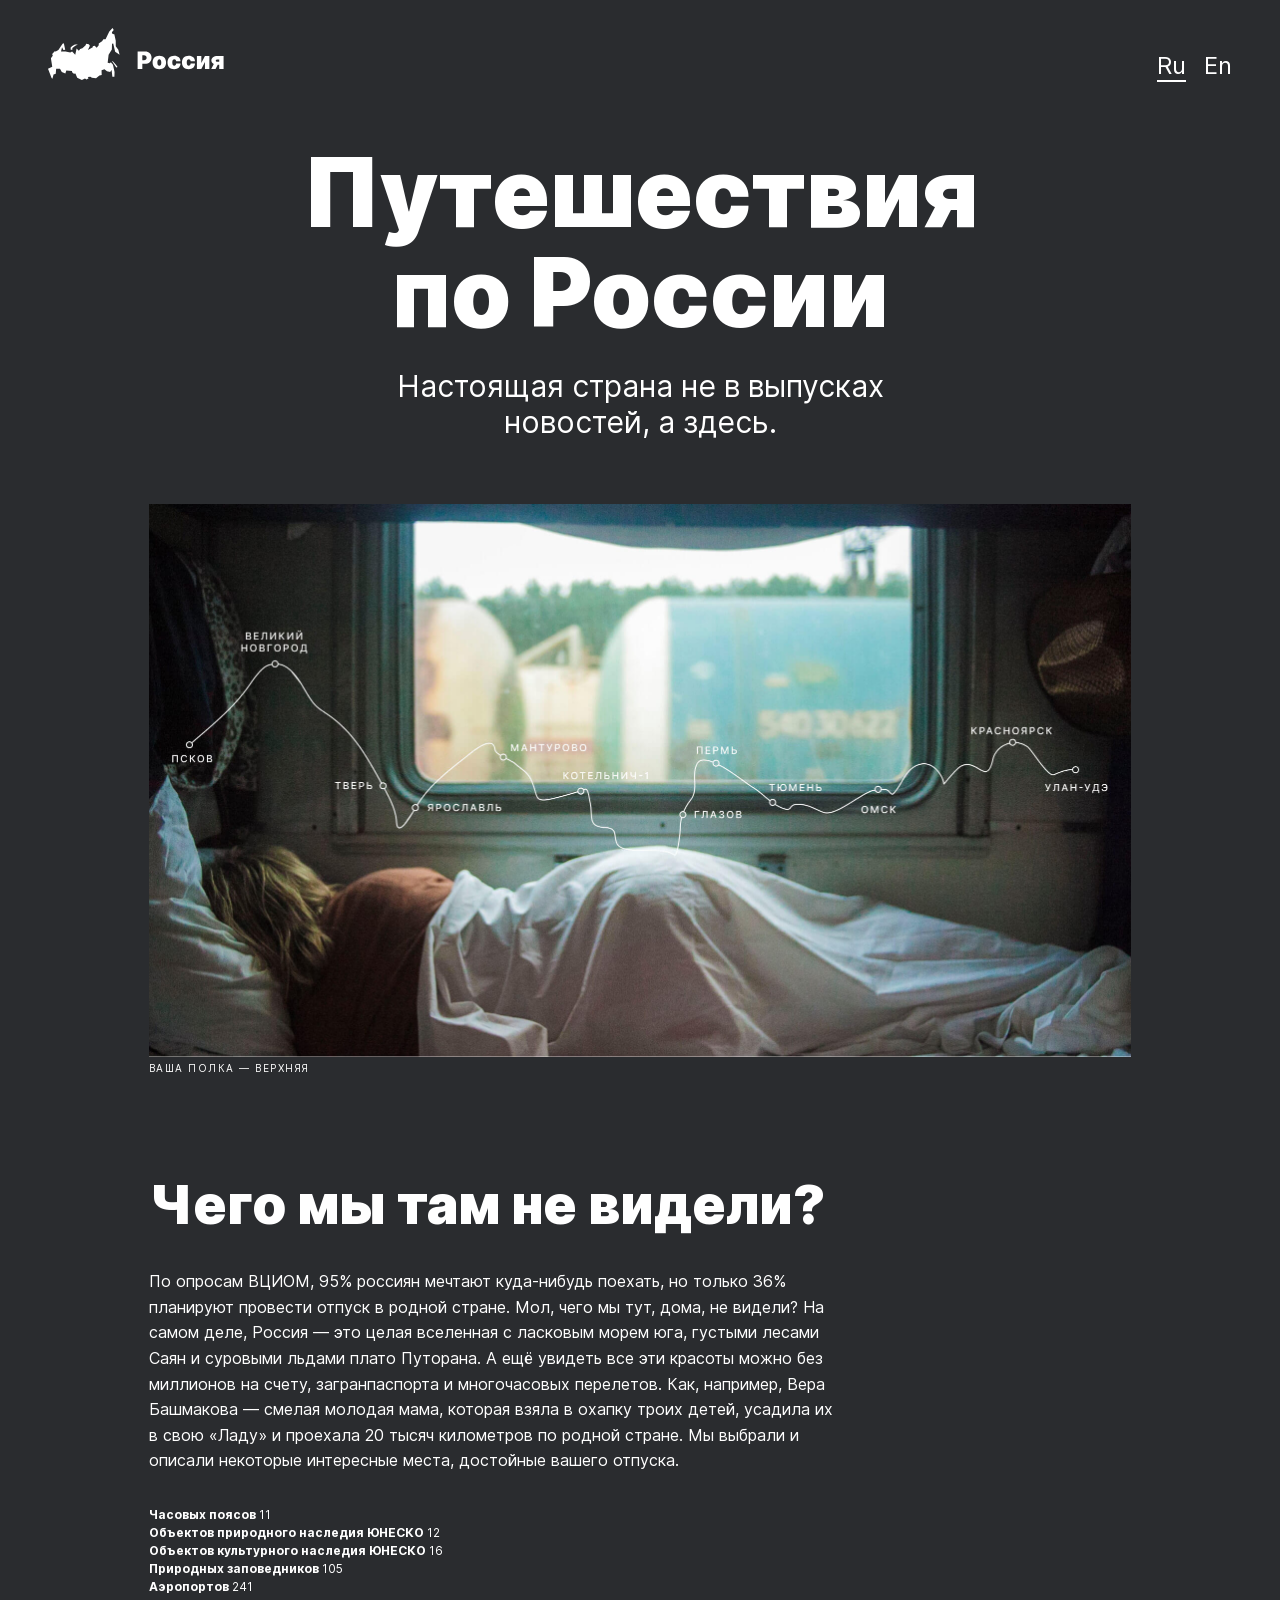
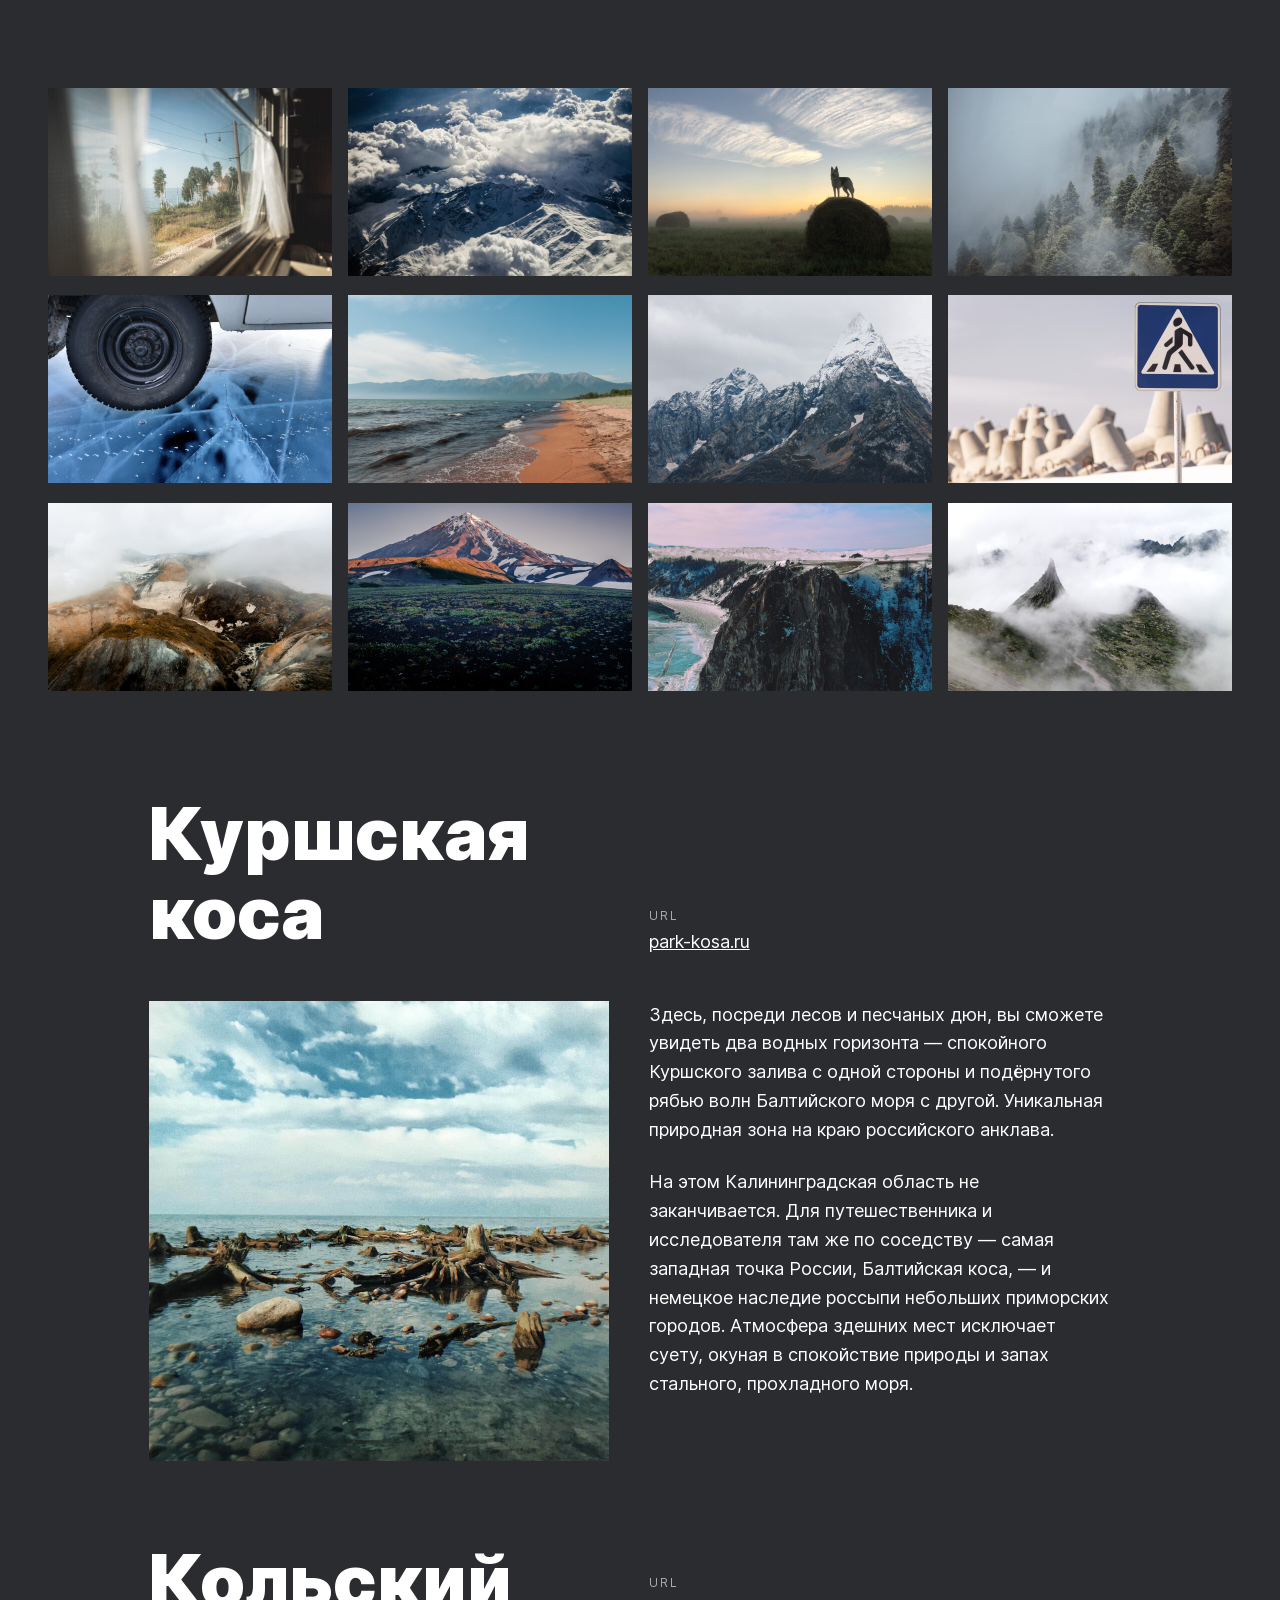
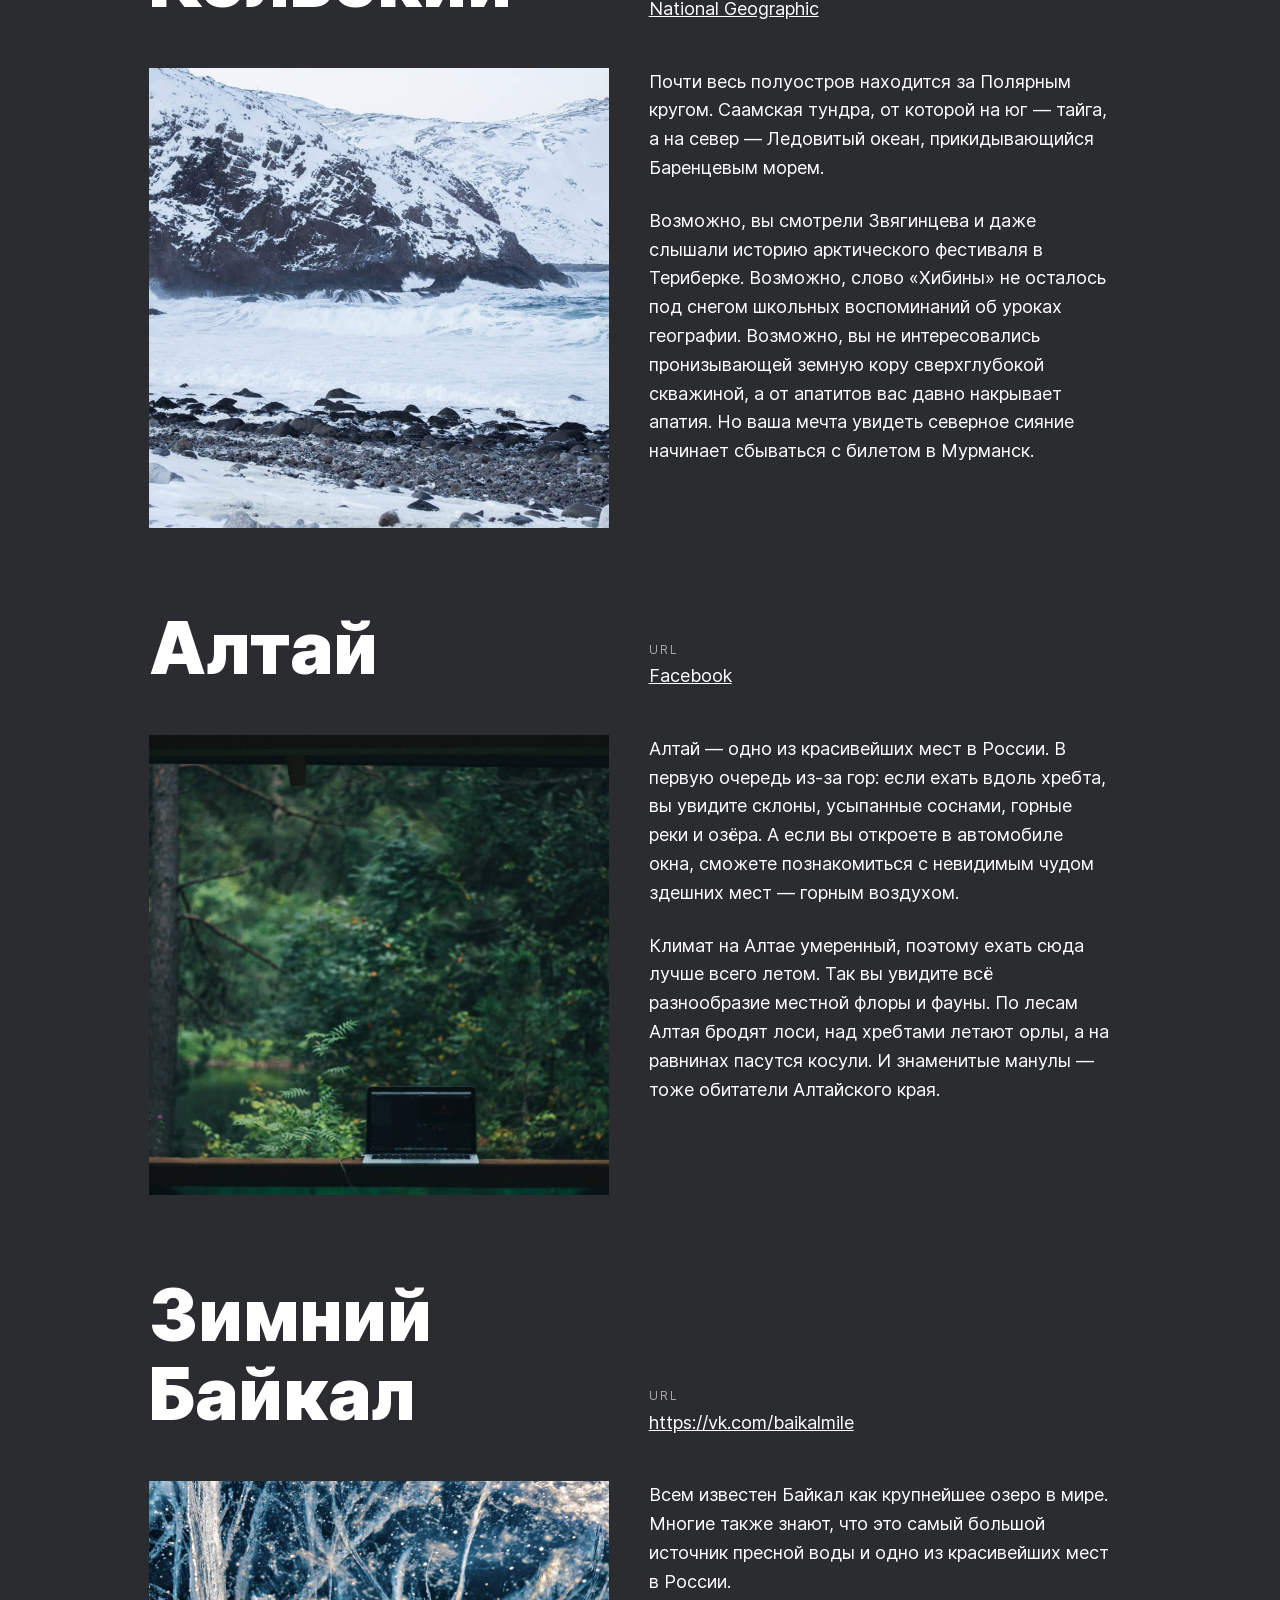
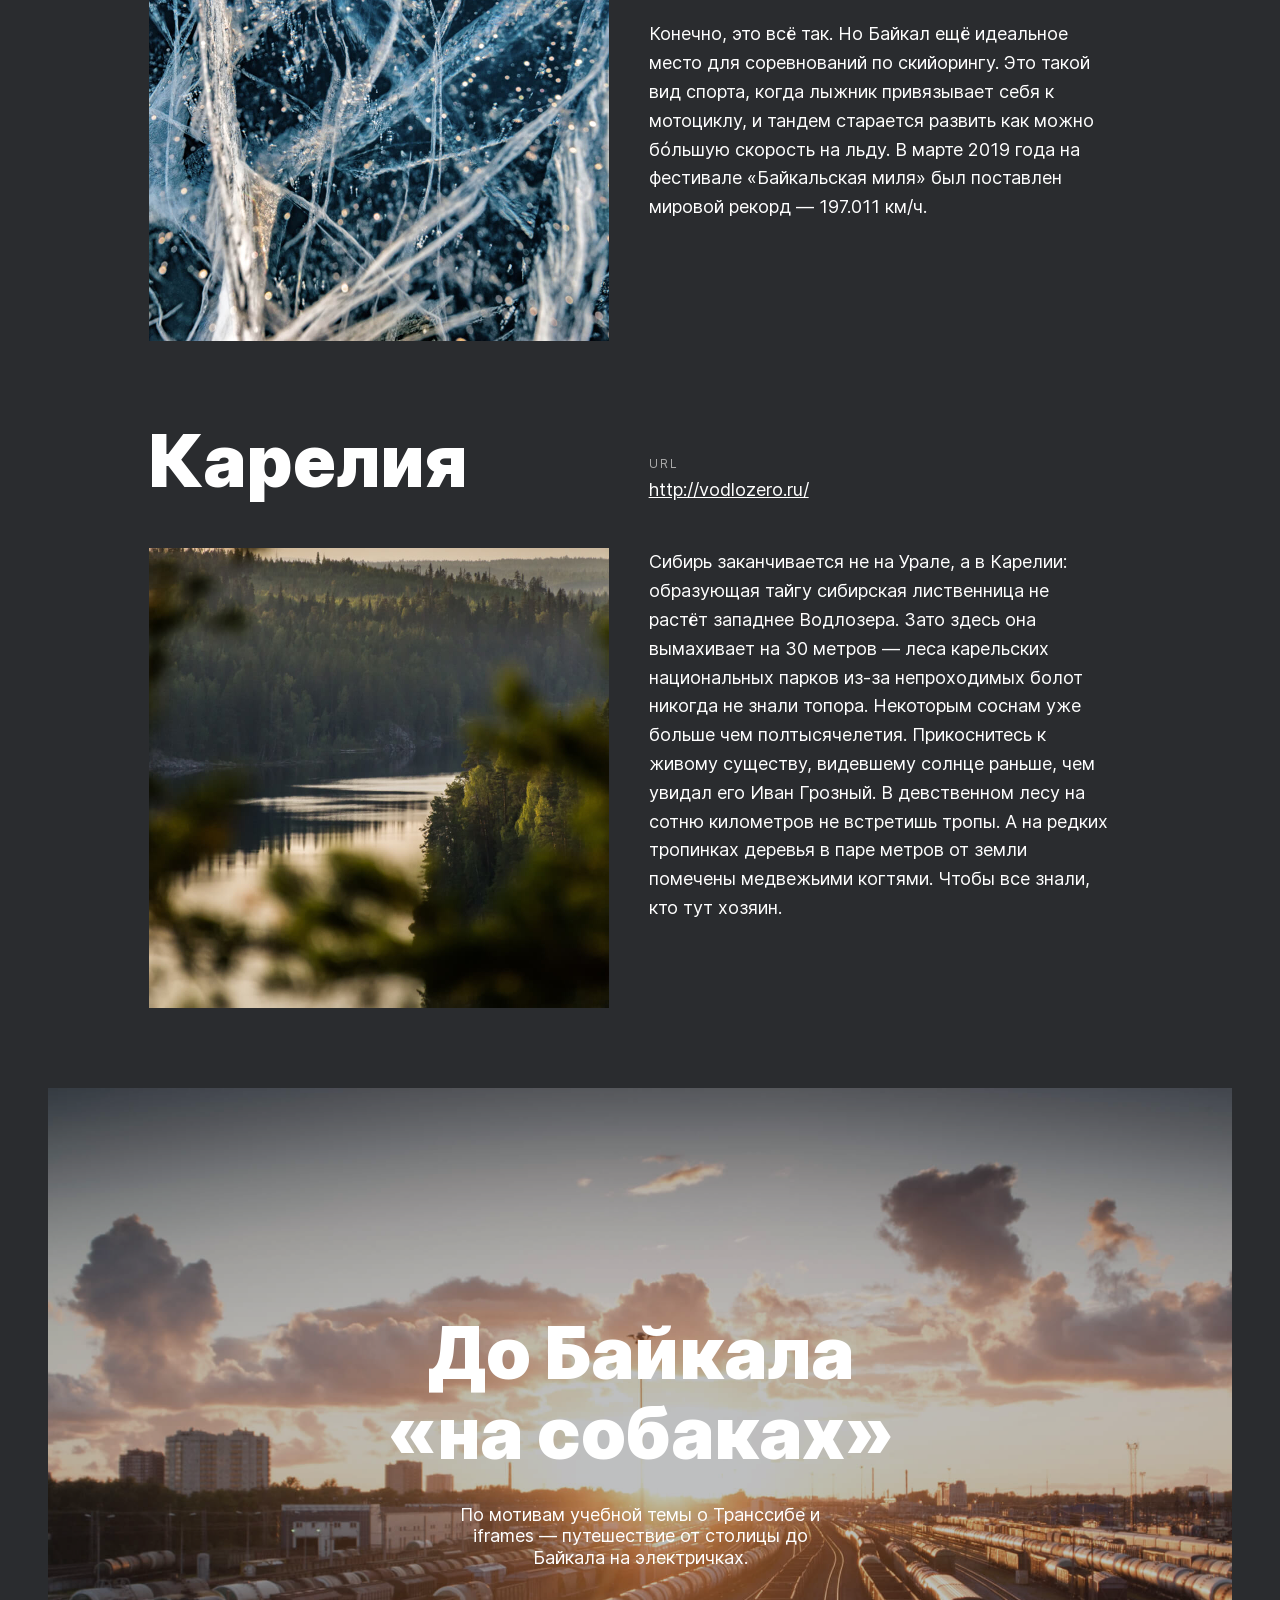
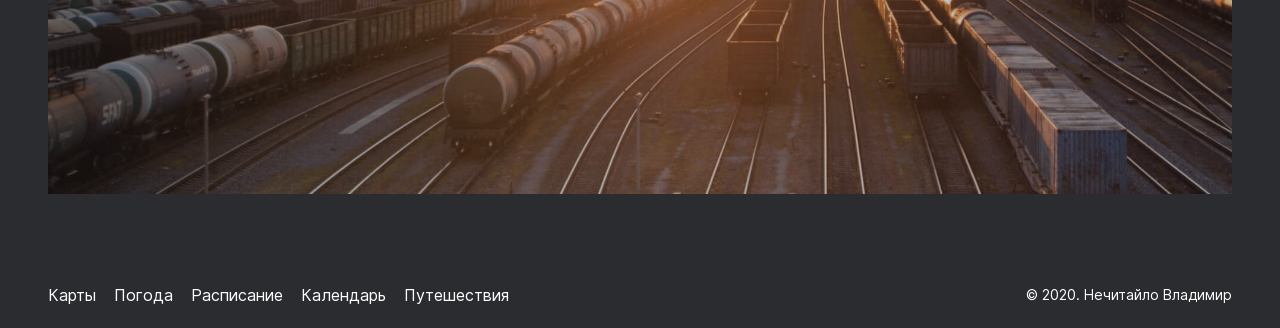
==== index.html @ 5568e08c "Set places into ul list" ====
<!DOCTYPE html>
<html lang="ru">
<head>
  <meta charset='utf-8'>
  <meta http-equiv='X-UA-Compatible' content='IE=edge'>
  <title>Путешествия по России</title>
  <meta name='viewport' content='width=device-width, initial-scale=1'>
  <link rel='stylesheet' type='text/css' media='screen' href='pages/index.css'>
</head>
<body>
  <div class="page">
    <header class="header">
      <div class="logo">
        <img src="./images/header-logo.svg" alt="Логотип" class="logo__img">
      </div>
      <div class="locales">
        <ul class="locales__list">
          <li class="locales__item"><a class="locales__link locales__link_active" href="#">Ru</a></li>
          <li class="locales__item"><a class="locales__link" href="#">En</a></li>
        </ul>
      </div>
    </header>
    <main class="content">
      <section class="intro">
        <h1 class="intro__title">Путешествия по России</h1>
        <p class="intro__subtitle">Настоящая страна не в выпусках новостей, а здесь.</p>
        <figure class="figure-image">
          <img class="intro__image" src="./images/lead-polka.jpg" alt="Карта путешествия">
          <figcaption class="intro__caption">ваша полка — верхняя</figcaption>
        </figure>
      </section>
      <section class="description">
        <h2 class="description__title">Чего мы там не видели?</h2>
        <p class="description__subtitle">По опросам ВЦИОМ, 95% россиян мечтают куда-нибудь поехать, но только 36% планируют провести отпуск в родной стране. Мол, чего мы тут, дома, не видели? На самом деле, Россия — это целая вселенная с ласковым морем юга, густыми лесами Саян и суровыми льдами плато Путорана. А ещё увидеть все эти красоты можно без миллионов на счету, загранпаспорта и многочасовых перелетов. Как, например, Вера Башмакова — смелая молодая мама, которая взяла в охапку троих детей, усадила их в свою «Ладу» и проехала 20 тысяч километров по родной стране. Мы выбрали и описали некоторые интересные места, достойные вашего отпуска.</p>
        <ul class="description__info-list">
          <li class="description__info-item">
            <span class="description__bold">Часовых поясов</span> 11
          </li>
          <li class="description__info-item">
            <span class="description__bold">Объектов природного наследия ЮНЕСКО</span> 12
          </li>
          <li class="description__info-item">
            <span class="description__bold">Объектов культурного наследия ЮНЕСКО</span> 16
          </li>
          <li class="description__info-item">
            <span class="description__bold">Природных заповедников</span> 105
          </li>
          <li class="description__info-item">
            <span class="description__bold">Аэропортов</span> 241
          </li>
        </ul>
      </section>
      <div class="gallery">
        <ul class="gallery__list">
          <li class="gallery__item"><img class="gallery__photo" src="./images/photo-grid-train.jpg" alt="Поезд"></li>
          <li class="gallery__item"><img class="gallery__photo" src="./images/photo-grid-atharva-tulsi.jpg" alt="Тулси"></li>
          <li class="gallery__item"><img class="gallery__photo" src="./images/photo-grid-tuman.jpg" alt="Туман"></li>
          <li class="gallery__item"><img class="gallery__photo" src="./images/photo-grid-sochi.jpg" alt="Сочи"></li>
          <li class="gallery__item"><img class="gallery__photo" src="./images/photo-grid-arisa.jpg" alt="Ариса"></li>
          <li class="gallery__item"><img class="gallery__photo" src="./images/photo-grid-baikal.jpg" alt="Байкал"></li>
          <li class="gallery__item"><img class="gallery__photo" src="./images/photo-grid-elbrus.jpg" alt="Эльбрус"></li>
          <li class="gallery__item"><img class="gallery__photo" src="./images/photo-grid-kondratiev.jpg" alt="Кондратьев"></li>
          <li class="gallery__item"><img class="gallery__photo" src="./images/photo-grid-kamchatka-1.jpg" alt="Камчатка"></li>
          <li class="gallery__item"><img class="gallery__photo" src="./images/photo-grid-kamchatka-2.jpg" alt="Камчатка 2"></li>
          <li class="gallery__item"><img class="gallery__photo" src="./images/photo-grid-baikal-2.jpg" alt="Байкал 2"></li>
          <li class="gallery__item"><img class="gallery__photo" src="./images/photo-grid-ergaki.jpg" alt="Ергаки"></li>
        </ul>
      </div>
      <div class="places">
        <ul class="places__list">
          <li>
            <article class="place">
              <h2 class="place__title">Куршская коса</h2>
              <div class="place__website">
                <h3 class="place__heading">URL</h3>
                <a href="http://park-kosa.ru" target="_blank" class="place__link">park-kosa.ru</a>
              </div>
              <img class="place__image" src="./images/place-kosa.jpg" alt="Коса">
              <div class="place__description">
                <p class="place__paragraph">Здесь, посреди лесов и песчаных дюн, вы сможете увидеть два водных горизонта — спокойного Куршского залива с одной стороны и подёрнутого рябью волн Балтийского моря с другой. Уникальная природная зона на краю российского анклава.</p>
                <p class="place__paragraph">На этом Калининградская область не заканчивается. Для путешественника и исследователя там же по соседству — самая западная точка России, Балтийская коса, — и немецкое наследие россыпи небольших приморских городов. Атмосфера здешних мест исключает суету, окуная в спокойствие природы и запах стального, прохладного моря.</p>
              </div>
            </article>
          </li>
          <li>
            <article class="place">
              <h2 class="place__title">Кольский</h2>
              <div class="place__website">
                <h3 class="place__heading">URL</h3>
                <a href="https://yourshot.nationalgeographic.com/photos/?keywords=kolskiy" target="_blank" class="place__link">National Geographic</a>
              </div>
              <img class="place__image" src="./images/place-kolsky.jpg" alt="Кольский">
              <div class="place__description">
                <p class="place__paragraph">Почти весь полуостров находится за Полярным кругом. Саамская тундра, от которой на юг — тайга, а на север — Ледовитый океан, прикидывающийся Баренцевым морем.</p>
                <p class="place__paragraph">Возможно, вы смотрели Звягинцева и даже слышали историю арктического фестиваля в Териберке. Возможно, слово «Хибины» не осталось под снегом школьных воспоминаний об уроках географии. Возможно, вы не интересовались пронизывающей земную кору сверхглубокой скважиной, а от апатитов вас давно накрывает апатия. Но ваша мечта увидеть северное сияние начинает сбываться с билетом в Мурманск.</p>
              </div>
            </article>
          </li>
          <li>
            <article class="place">
              <h2 class="place__title">Алтай</h2>
              <div class="place__website">
                <h3 class="place__heading">URL</h3>
                <a href="https://www.facebook.com/vera.bashmakova/posts/10156011613718822" target="_blank" class="place__link">Facebook</a>
              </div>
              <img class="place__image" src="./images/place-altai.jpg" alt="Алтай">
              <div class="place__description">
                <p class="place__paragraph">Алтай — одно из красивейших мест в России. В первую очередь из-за гор: если ехать вдоль хребта, вы увидите склоны, усыпанные соснами, горные реки и озёра. А если вы откроете в автомобиле окна, сможете познакомиться с невидимым чудом здешних мест — горным воздухом.</p>
                <p class="place__paragraph">Климат на Алтае умеренный, поэтому ехать сюда лучше всего летом. Так вы увидите всё разнообразие местной флоры и фауны. По лесам Алтая бродят лоси, над хребтами летают орлы, а на равнинах пасутся косули. И знаменитые манулы — тоже обитатели Алтайского края.</p>
              </div>
            </article>
          </li>
          <li>
            <article class="place">
              <h2 class="place__title">Зимний Байкал</h2>
              <div class="place__website">
                <h3 class="place__heading">URL</h3>
                <a href="https://vk.com/baikalmile" target="_blank" class="place__link">https://vk.com/baikalmile</a>
              </div>
              <img class="place__image" src="./images/place-winter-baikal.jpg" alt="Зимний Байкал">
              <div class="place__description">
                <p class="place__paragraph">Всем известен Байкал как крупнейшее озеро в мире. Многие также знают, что это самый большой источник пресной воды и одно из красивейших мест в России.</p>
                <p class="place__paragraph">Конечно, это всё так. Но Байкал ещё идеальное место для соревнований по скийорингу. Это такой вид спорта, когда лыжник привязывает себя к мотоциклу, и тандем старается развить как можно бóльшую скорость на льду. В марте 2019 года на фестивале «Байкальская миля» был поставлен мировой рекорд — 197.011 км/ч.</p>
              </div>
            </article>
          </li>
          <li>
            <article class="place">
              <h2 class="place__title">Карелия</h2>
              <div class="place__website">
                <h3 class="place__heading">URL</h3>
                <a href="http://vodlozero.ru" target="_blank" class="place__link">http://vodlozero.ru/</a>
              </div>
              <img class="place__image" src="./images/place-karelia.jpg" alt="Карелия">
              <div class="place__description">
                <p class="place__paragraph">Сибирь заканчивается не на Урале, а в Карелии: образующая тайгу сибирская лиственница не растёт западнее Водлозера. Зато здесь она вымахивает на 30 метров — леса карельских национальных парков из-за непроходимых болот никогда не знали топора. Некоторым соснам уже больше чем полтысячелетия. Прикоснитесь к живому существу, видевшему солнце раньше, чем увидал его Иван Грозный. В девственном лесу на сотню километров не встретишь тропы. А на редких тропинках деревья в паре метров от земли помечены медвежьими когтями. Чтобы все знали, кто тут хозяин.</p>
              </div>
            </article>
          </li>
        </ul>
      </div>
      <section class="cover">
        <a class="cover__link" href="https://stampsy.com/na-elektrichkakh-do-baikala" target="_blank">
          <div class="cover__overlay">
            <div class="cover__content">
              <h2 class="cover__title">До Байкала &laquo;на собаках&raquo;</h2>
              <p class="cover__subtitle">По мотивам учебной темы о Транссибе и iframes — путешествие от столицы до Байкала на электричках.</p>
            </div>
          </div>
        </a>
      </section>
    </main>
    <footer class="footer">
      <nav>
        <ul class="footer__list">
          <li class="footer__item">
            <a href="#" class="footer__link">Карты</a>
          </li>
          <li class="footer__item">
            <a href="#" class="footer__link">Погода</a>
          </li>
          <li class="footer__item">
            <a href="#" class="footer__link">Расписание</a>
          </li>
          <li class="footer__item">
            <a href="#" class="footer__link">Календарь</a>
          </li>
          <li class="footer__item">
            <a href="#" class="footer__link">Путешествия</a>
          </li>
        </ul>
      </nav>
      <p class="footer__copyright">&copy; 2020. Нечитайло Владимир</p>
    </footer>
  </div>
</body>
</html>
---- pages/index.css ----
@import url(../vendor/normalize.css);

@import url(../blocks/fonts/fonts.css);

@import url(../blocks/figure-image/figure-image.css);

@import url(../blocks/page/page.css);

@import url(../blocks/logo/logo.css);

@import url(../blocks/locales/locales.css);

@import url(../blocks/header/header.css);

@import url(../blocks/content/content.css);

@import url(../blocks/intro/intro.css);

@import url(../blocks/description/description.css);

@import url(../blocks/gallery/gallery.css);

@import url(../blocks/places/places.css);

@import url(../blocks/place/place.css);

@import url(../blocks/cover/cover.css);

@import url(../blocks/footer/footer.css);
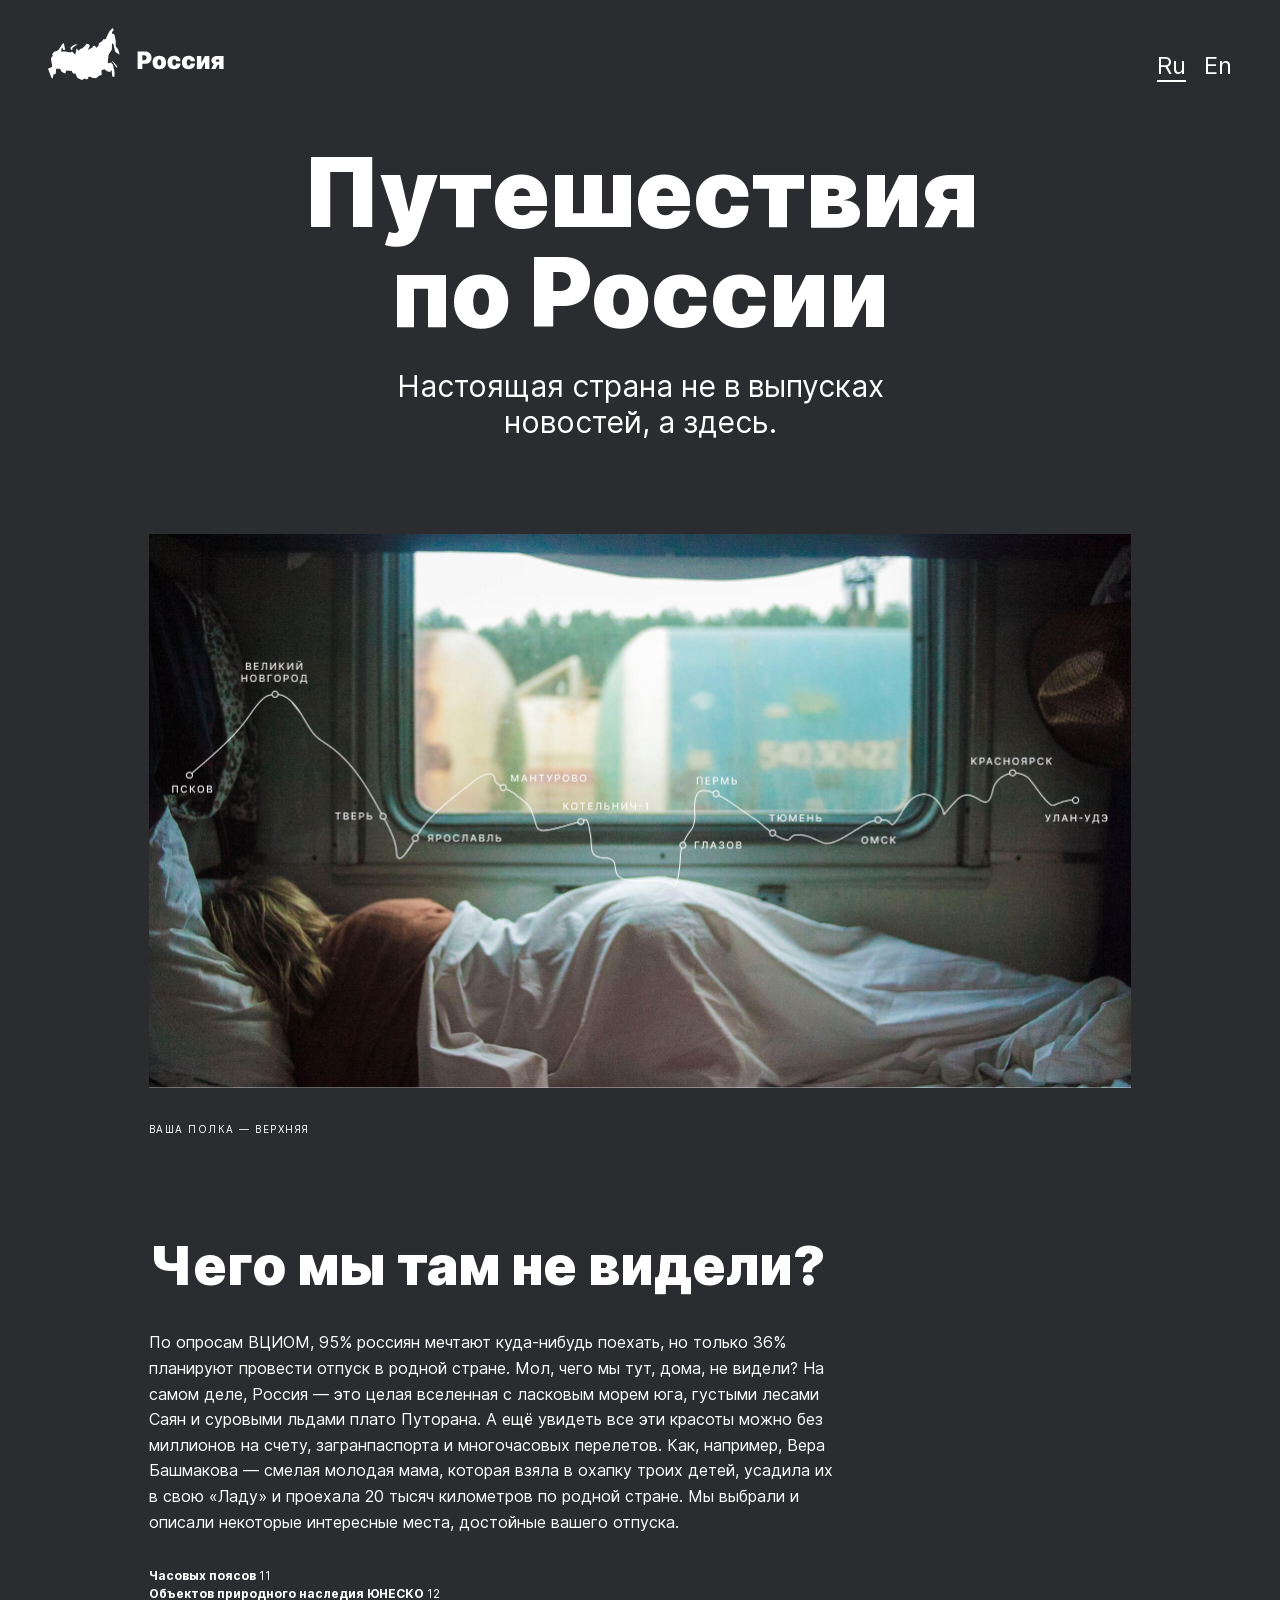
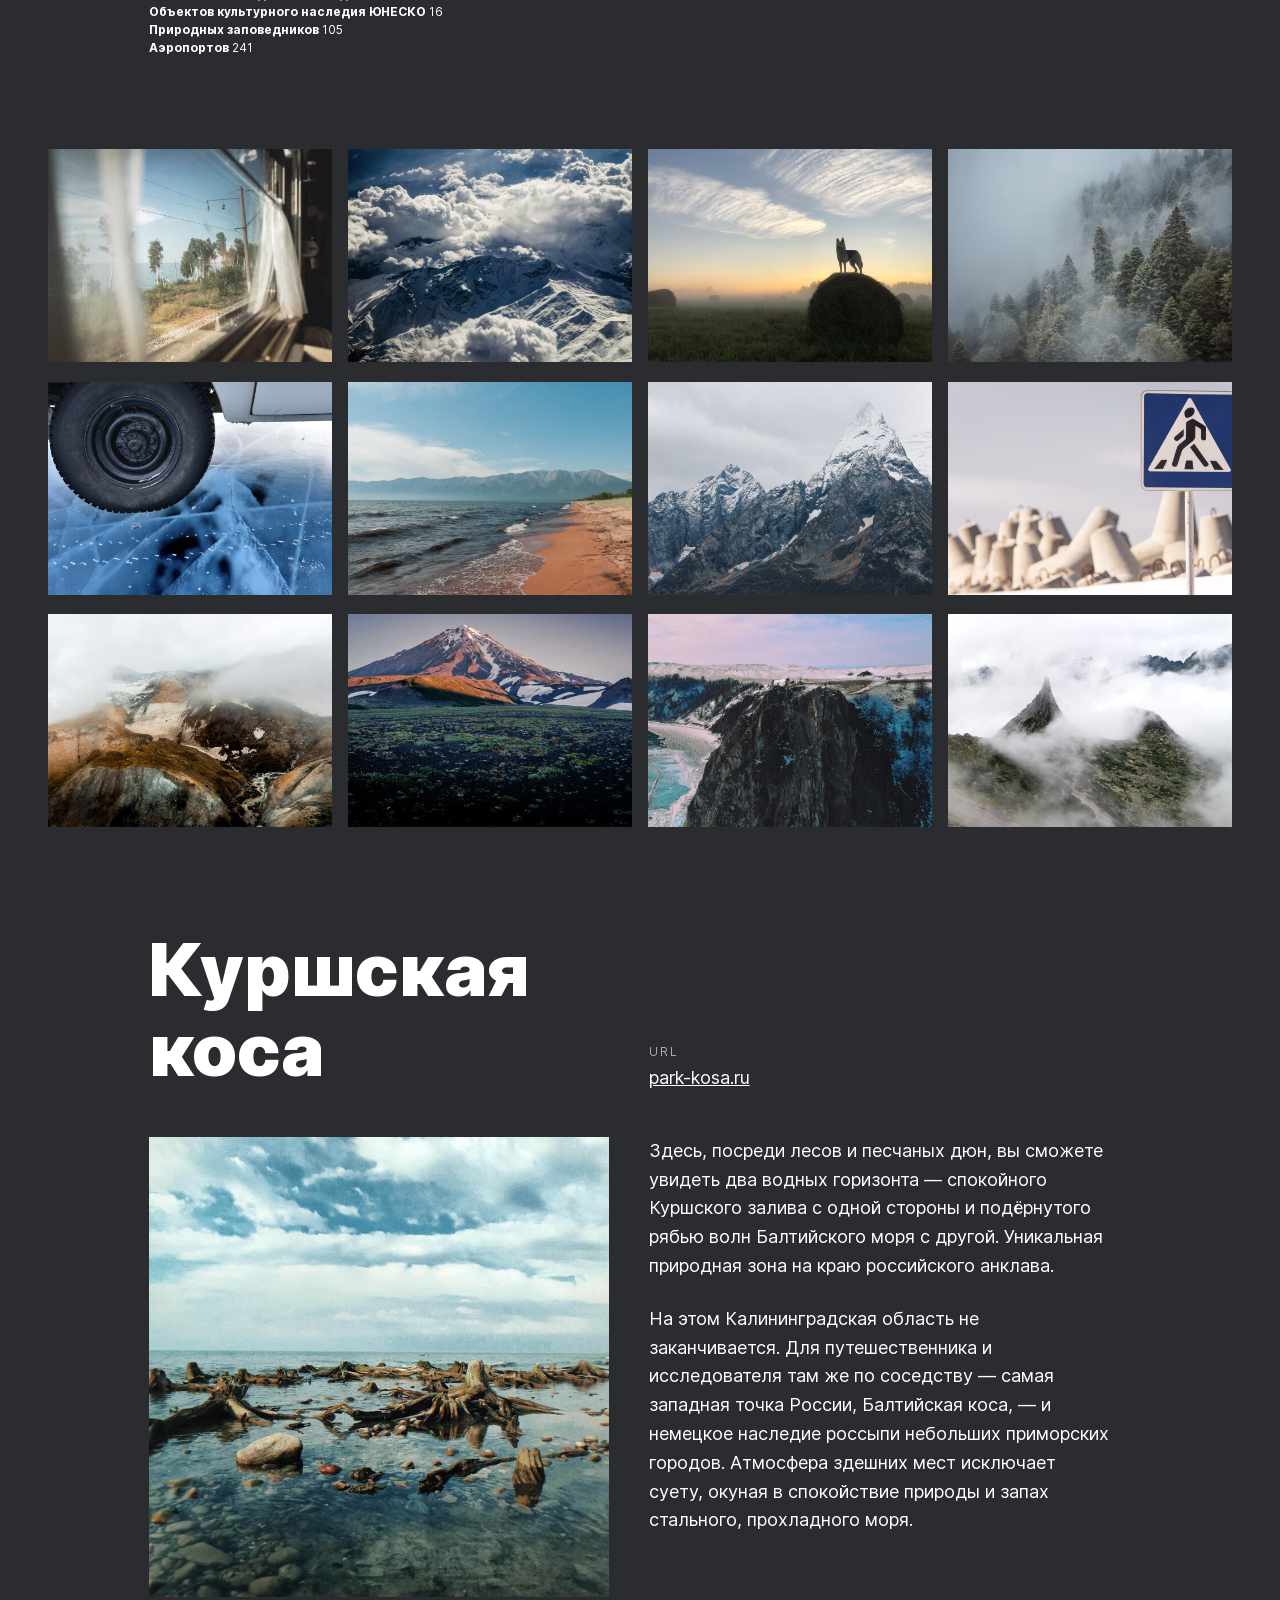
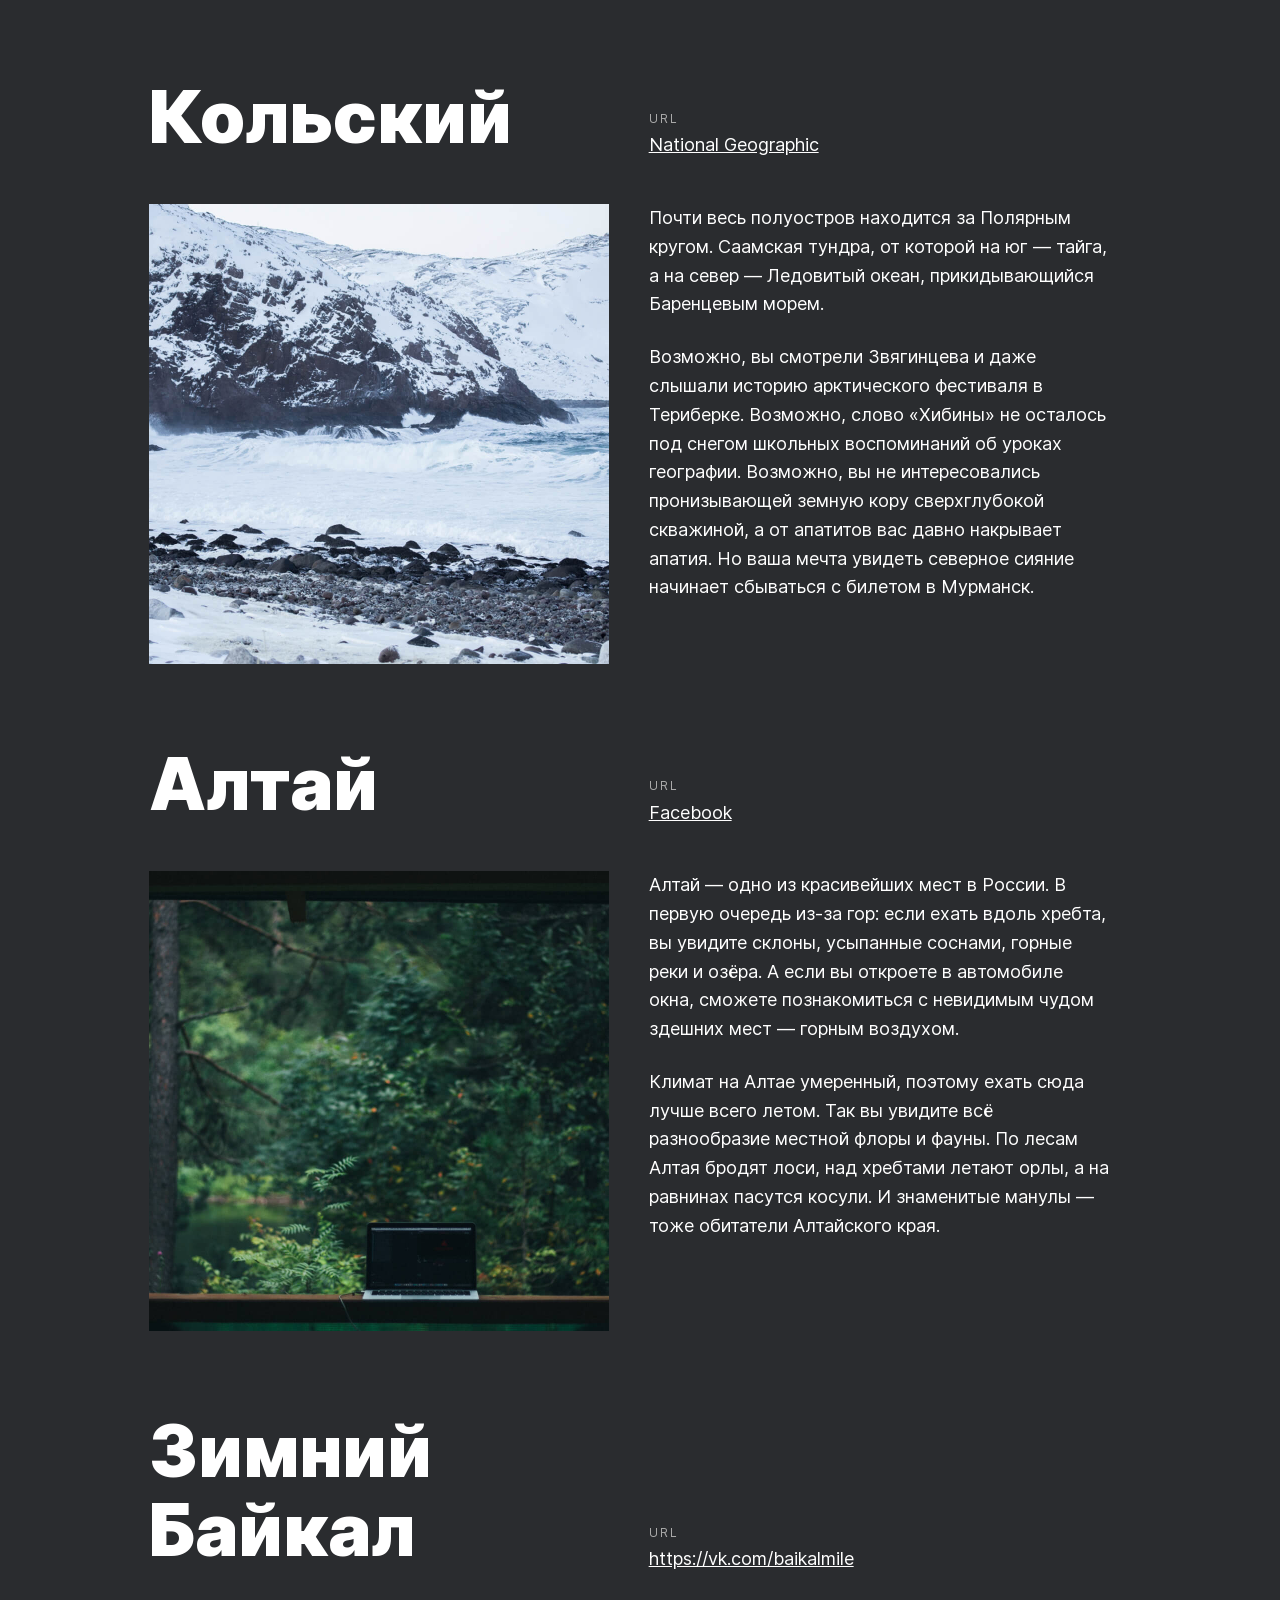
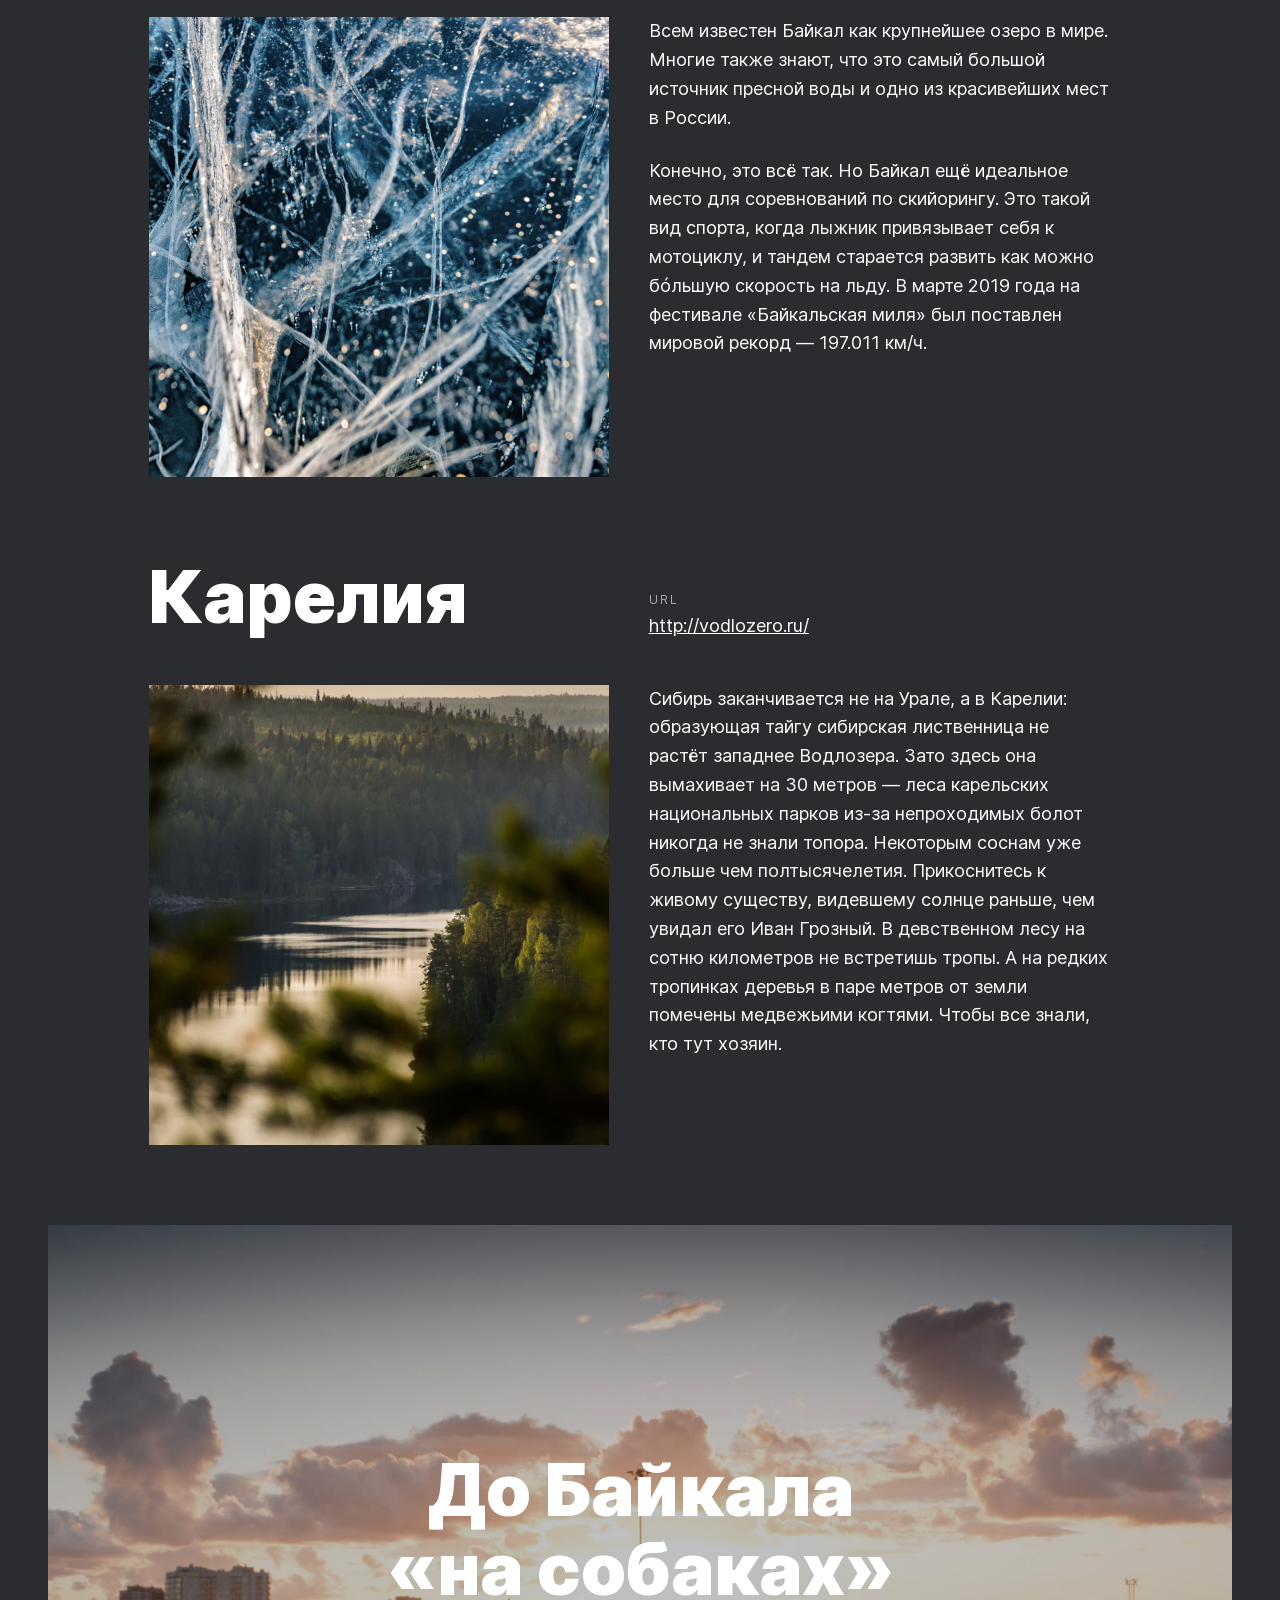
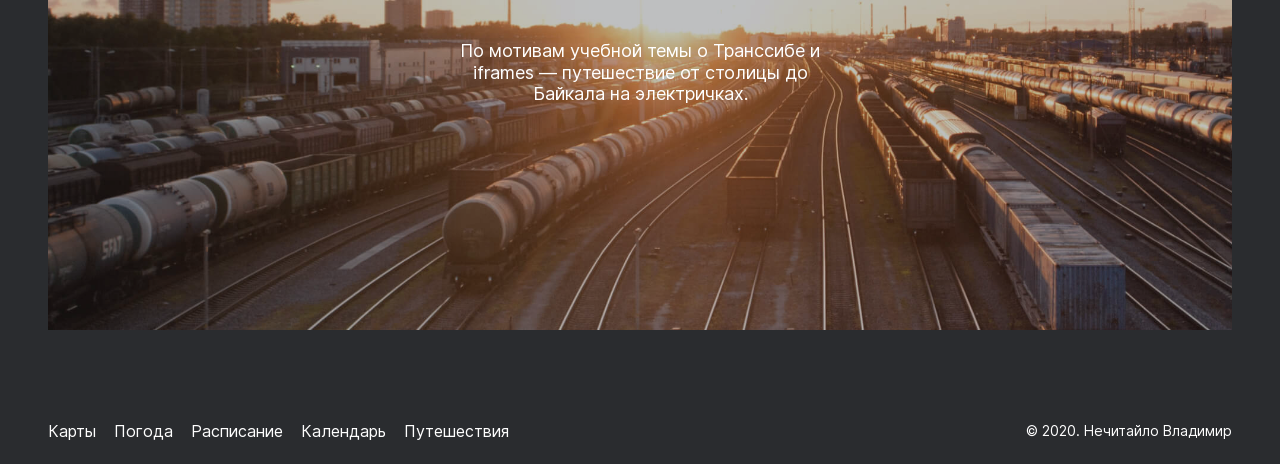
==== commit 51fb581f: "Other remarks" ====
--- a/index.html
+++ b/index.html
@@ -1,11 +1,11 @@
 <!DOCTYPE html>
 <html lang="ru">
 <head>
-  <meta charset='utf-8'>
-  <meta http-equiv='X-UA-Compatible' content='IE=edge'>
+  <meta charset="utf-8">
+  <meta http-equiv="X-UA-Compatible" content="IE=edge">
   <title>Путешествия по России</title>
-  <meta name='viewport' content='width=device-width, initial-scale=1'>
-  <link rel='stylesheet' type='text/css' media='screen' href='pages/index.css'>
+  <meta name="viewport" content="width=device-width, initial-scale=1">
+  <link rel="stylesheet" type="text/css" media="screen" href="pages/index.css">
 </head>
 <body>
   <div class="page">
--- a/pages/index.css
+++ b/pages/index.css
@@ -1,6 +1,6 @@
 @import url(../vendor/normalize.css);
 
-@import url(../blocks/fonts/fonts.css);
+@import url(../vendor/fonts/fonts.css);
 
 @import url(../blocks/figure-image/figure-image.css);
 
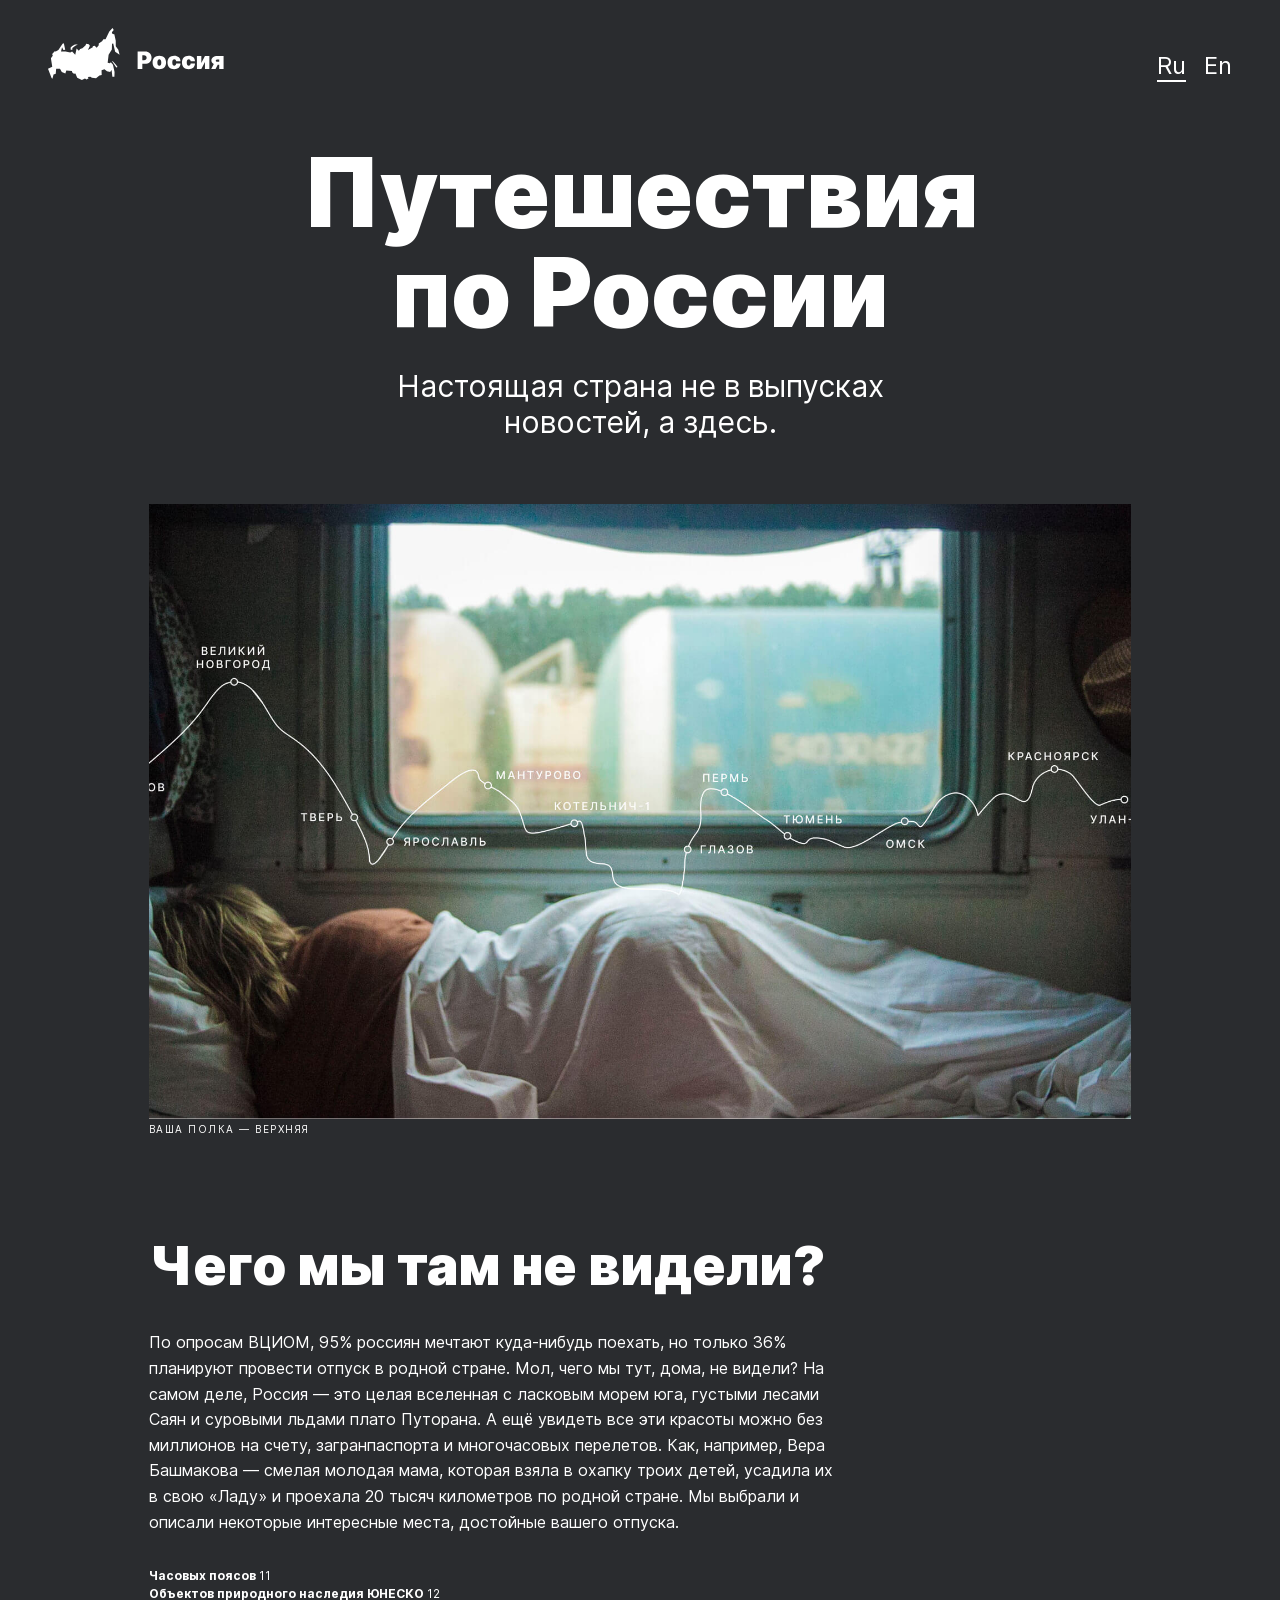
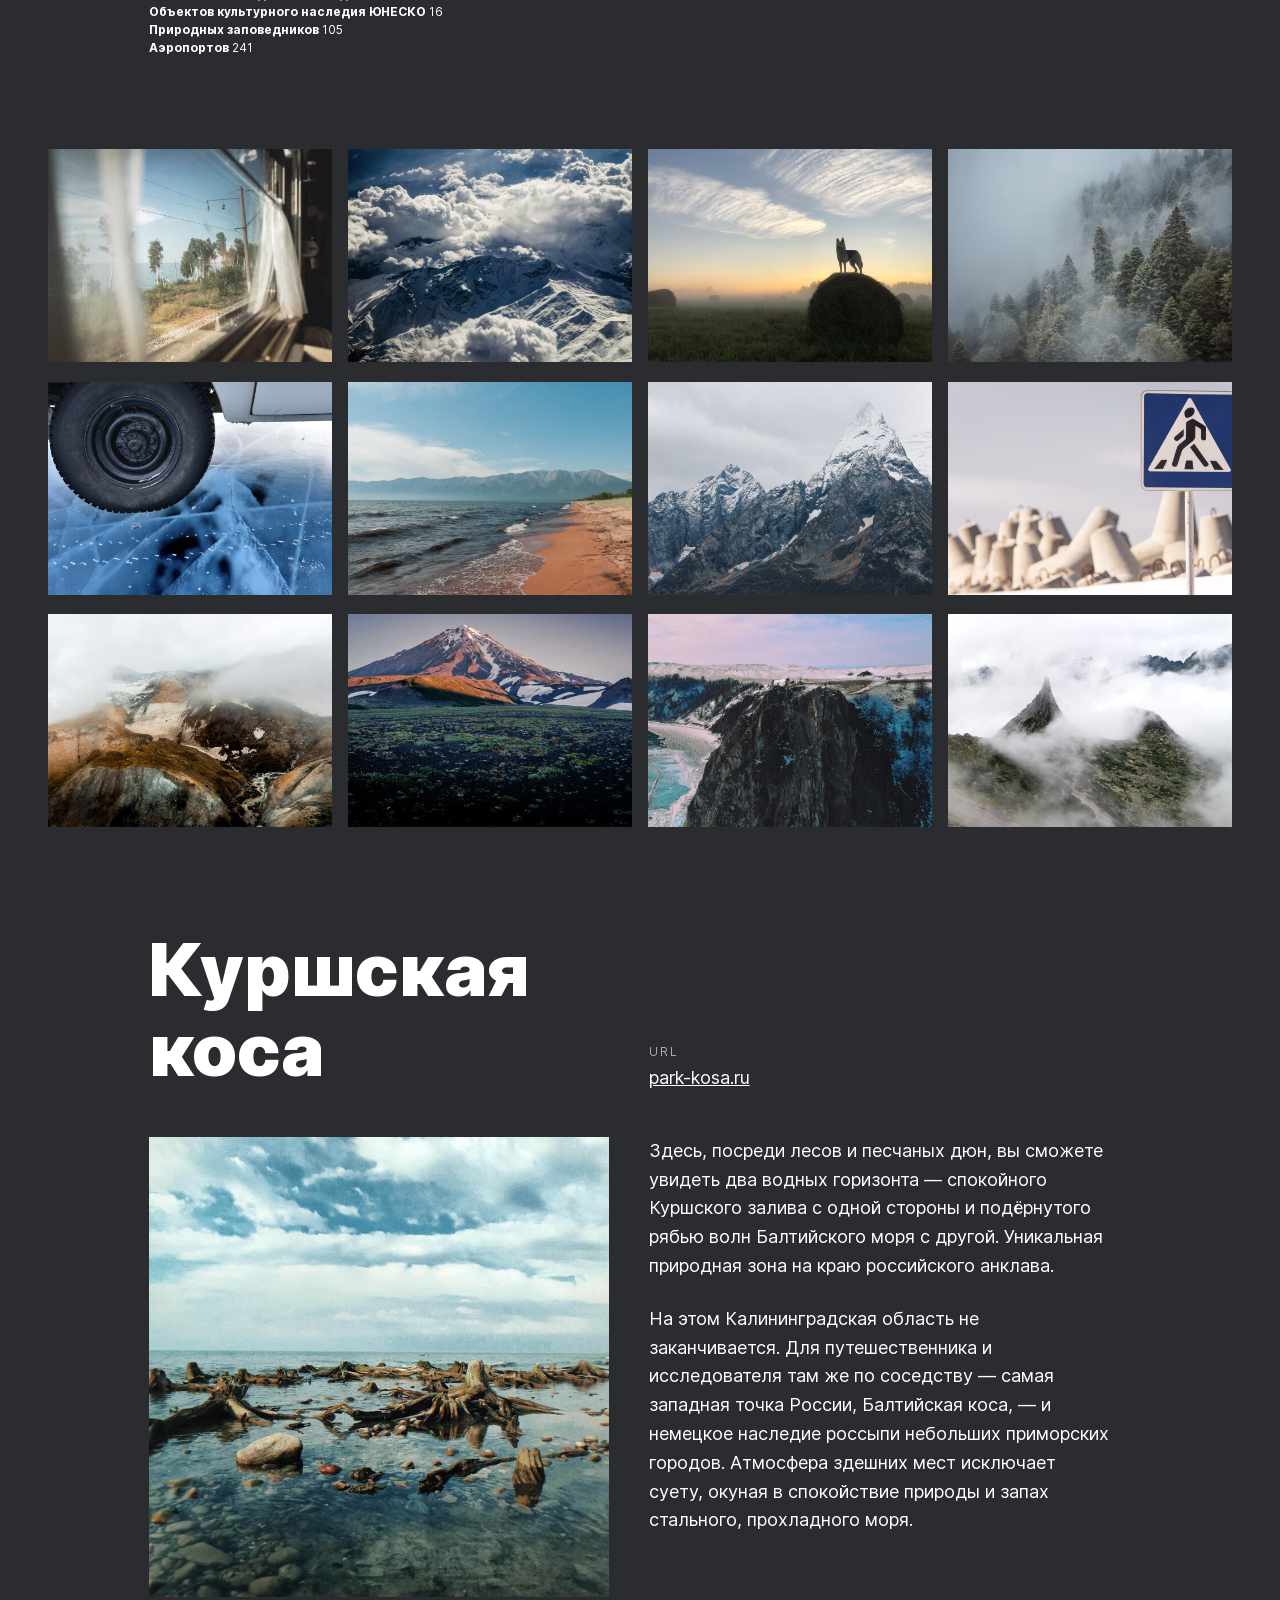
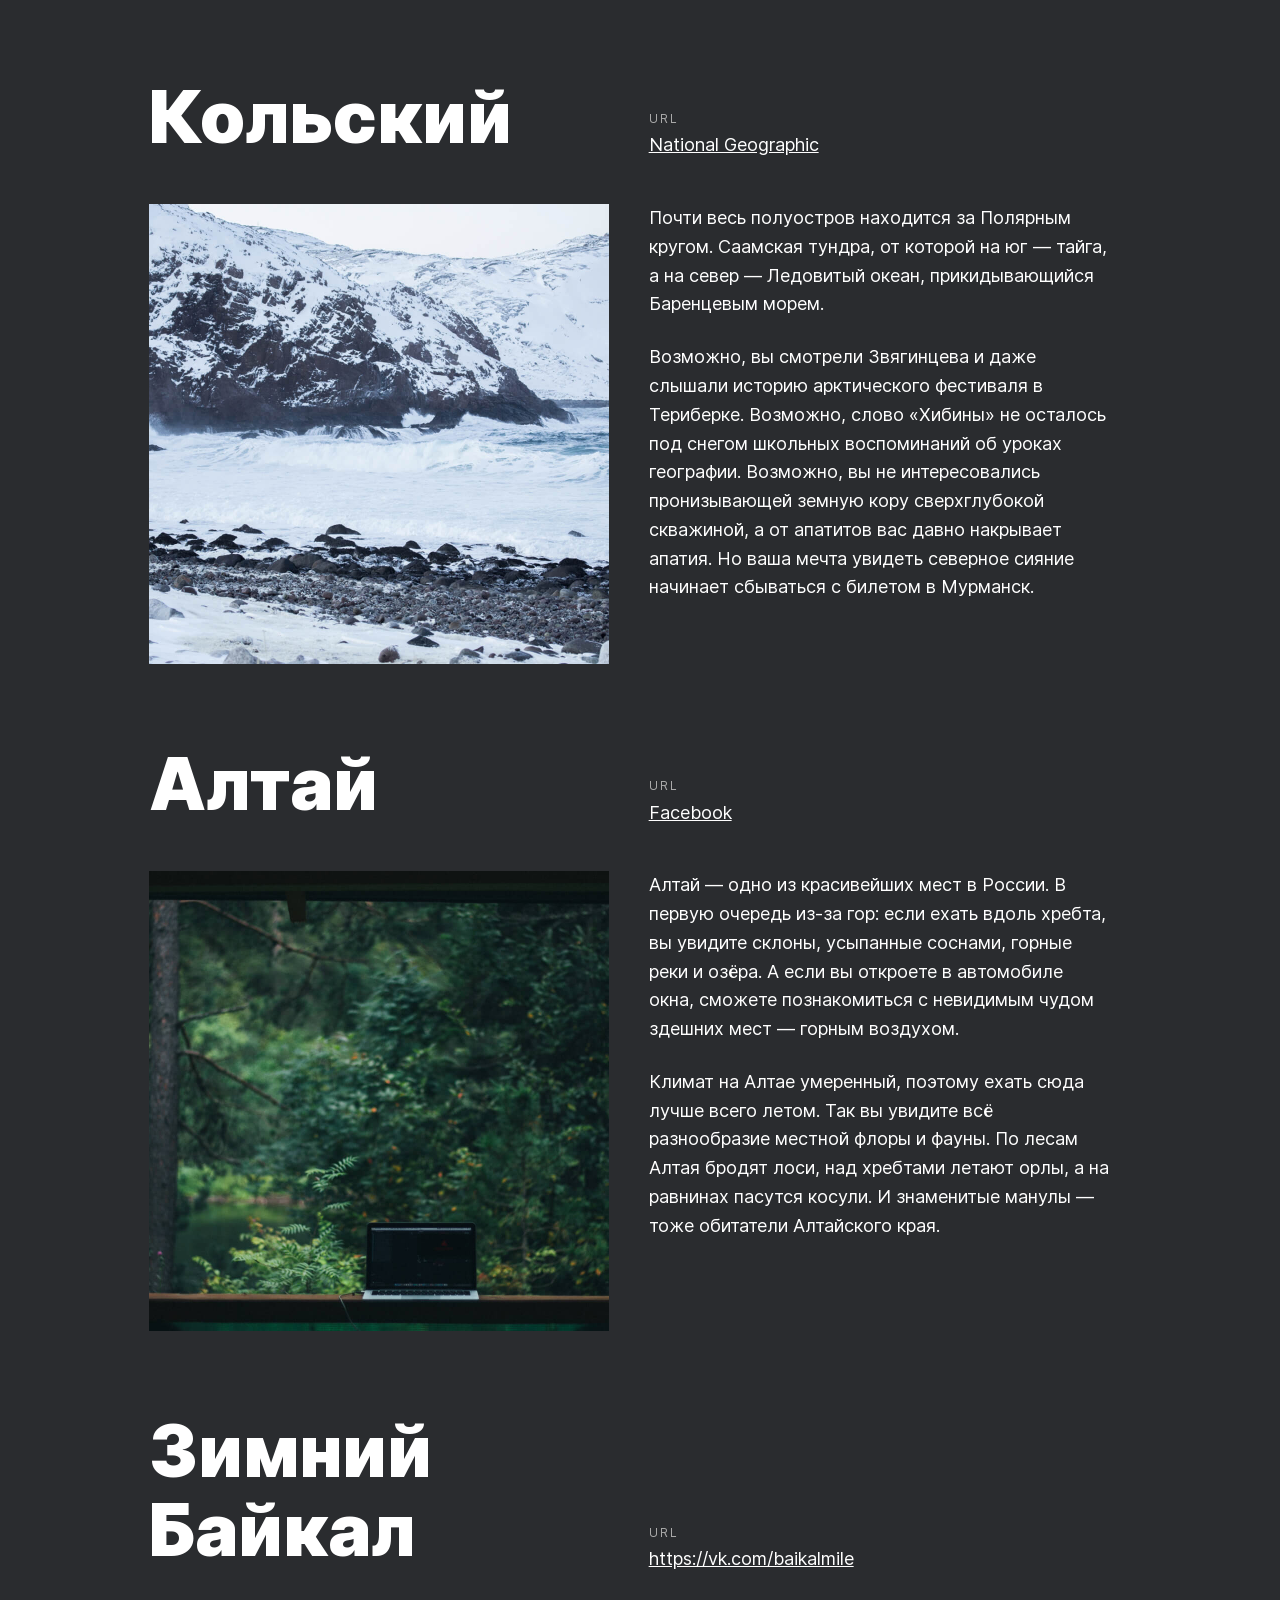
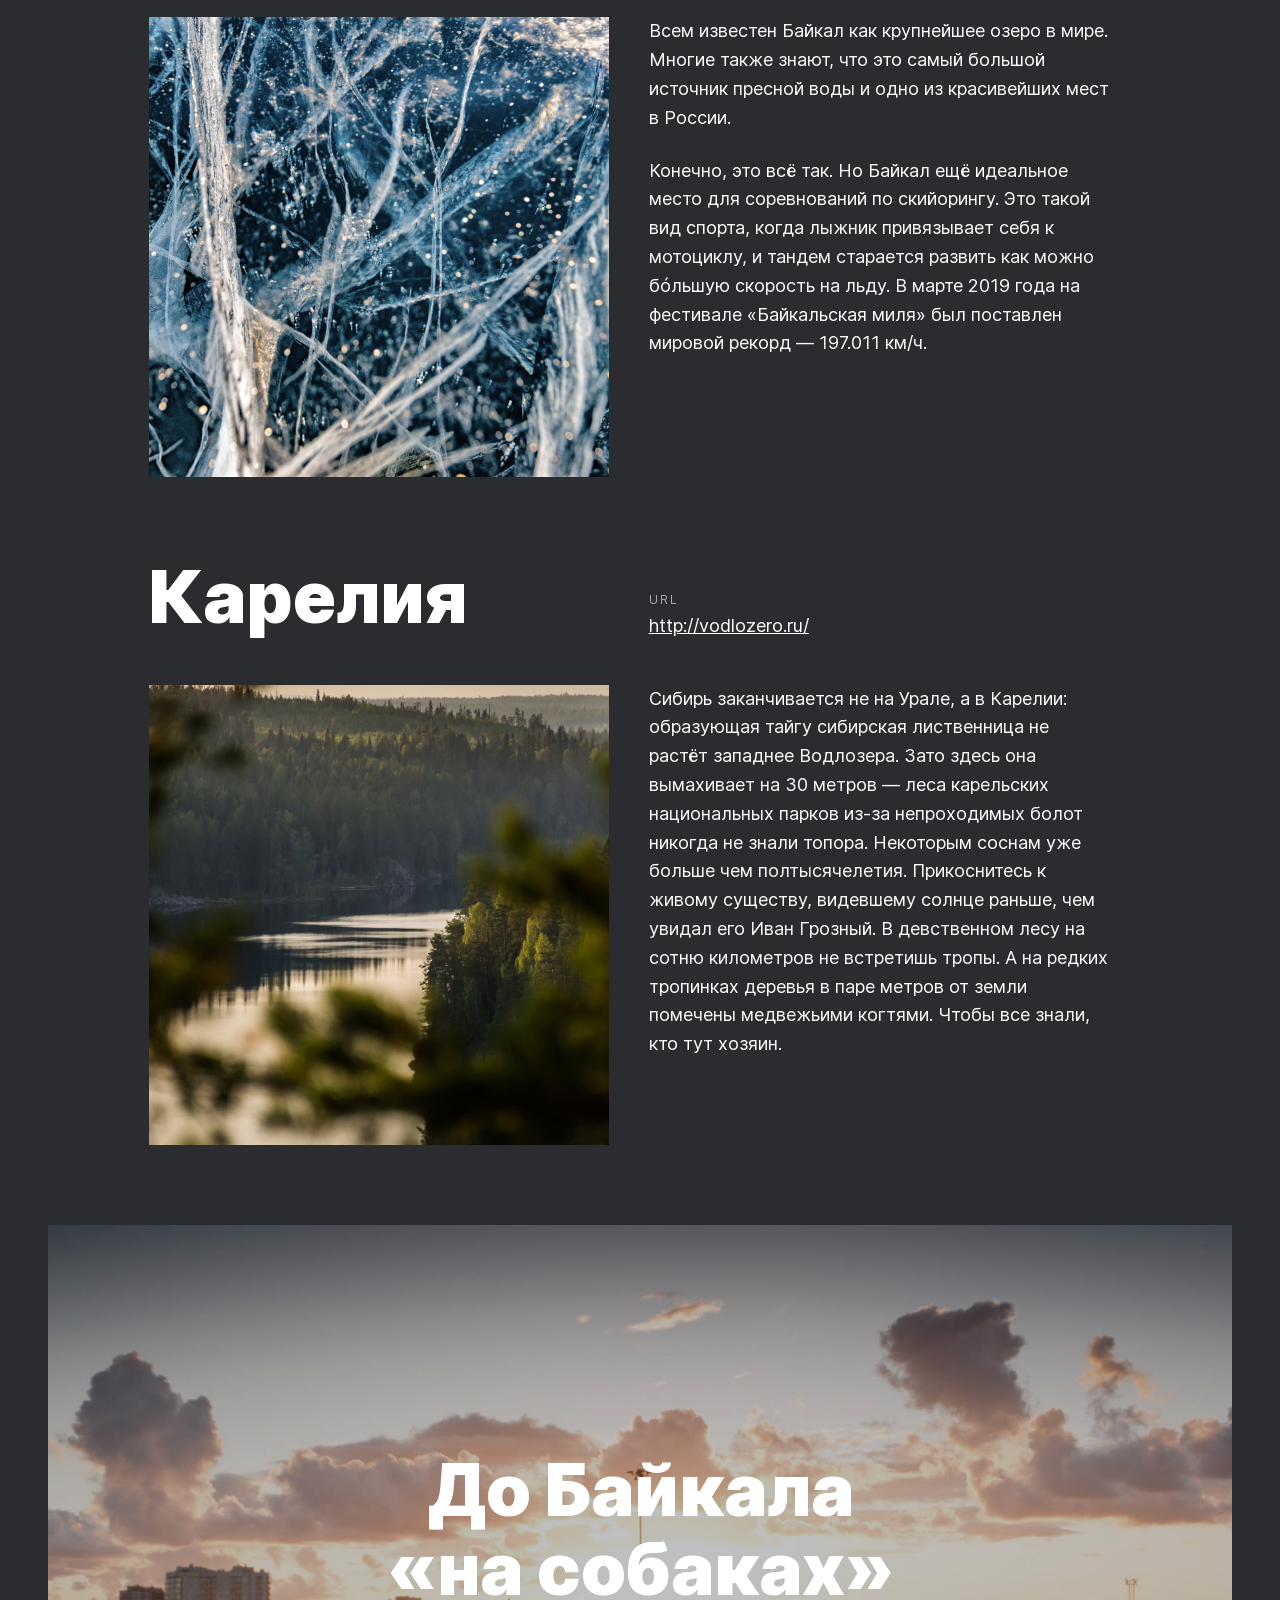
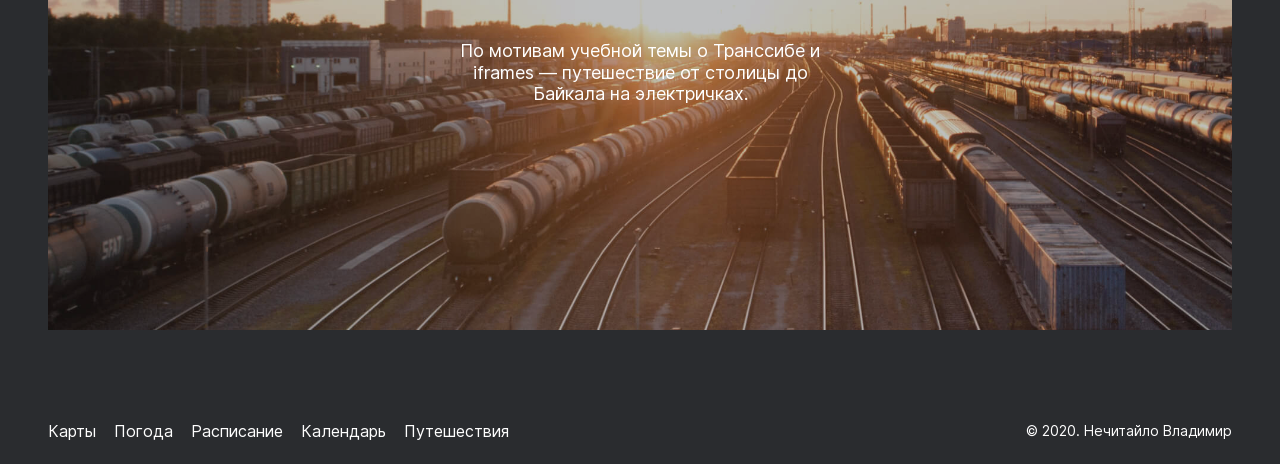
==== commit ef879463: "Add page__content for centrilize page content" ====
--- a/index.html
+++ b/index.html
@@ -5,20 +5,18 @@
   <meta http-equiv="X-UA-Compatible" content="IE=edge">
   <title>Путешествия по России</title>
   <meta name="viewport" content="width=device-width, initial-scale=1">
-  <link rel="stylesheet" type="text/css" media="screen" href="pages/index.css">
+  <link rel="stylesheet" type="text/css" href="./pages/index.css">
 </head>
-<body>
-  <div class="page">
+<body class="page">
+  <div class="page__content">
     <header class="header">
       <div class="logo">
         <img src="./images/header-logo.svg" alt="Логотип" class="logo__img">
       </div>
-      <div class="locales">
-        <ul class="locales__list">
-          <li class="locales__item"><a class="locales__link locales__link_active" href="#">Ru</a></li>
-          <li class="locales__item"><a class="locales__link" href="#">En</a></li>
-        </ul>
-      </div>
+      <ul class="locales">
+        <li class="locales__item"><a class="locales__link locales__link_active" href="#">Ru</a></li>
+        <li class="locales__item"><a class="locales__link" href="#">En</a></li>
+      </ul>
     </header>
     <main class="content">
       <section class="intro">
@@ -31,26 +29,26 @@
       </section>
       <section class="description">
         <h2 class="description__title">Чего мы там не видели?</h2>
-        <p class="description__subtitle">По опросам ВЦИОМ, 95% россиян мечтают куда-нибудь поехать, но только 36% планируют провести отпуск в родной стране. Мол, чего мы тут, дома, не видели? На самом деле, Россия — это целая вселенная с ласковым морем юга, густыми лесами Саян и суровыми льдами плато Путорана. А ещё увидеть все эти красоты можно без миллионов на счету, загранпаспорта и многочасовых перелетов. Как, например, Вера Башмакова — смелая молодая мама, которая взяла в охапку троих детей, усадила их в свою «Ладу» и проехала 20 тысяч километров по родной стране. Мы выбрали и описали некоторые интересные места, достойные вашего отпуска.</p>
+        <p class="description__text">По опросам ВЦИОМ, 95% россиян мечтают куда-нибудь поехать, но только 36% планируют провести отпуск в родной стране. Мол, чего мы тут, дома, не видели? На самом деле, Россия — это целая вселенная с ласковым морем юга, густыми лесами Саян и суровыми льдами плато Путорана. А ещё увидеть все эти красоты можно без миллионов на счету, загранпаспорта и многочасовых перелетов. Как, например, Вера Башмакова — смелая молодая мама, которая взяла в охапку троих детей, усадила их в свою «Ладу» и проехала 20 тысяч километров по родной стране. Мы выбрали и описали некоторые интересные места, достойные вашего отпуска.</p>
         <ul class="description__info-list">
           <li class="description__info-item">
-            <span class="description__bold">Часовых поясов</span> 11
+            <span class="description__item-name">Часовых поясов</span> 11
           </li>
           <li class="description__info-item">
-            <span class="description__bold">Объектов природного наследия ЮНЕСКО</span> 12
+            <span class="description__item-name">Объектов природного наследия ЮНЕСКО</span> 12
           </li>
           <li class="description__info-item">
-            <span class="description__bold">Объектов культурного наследия ЮНЕСКО</span> 16
+            <span class="description__item-name">Объектов культурного наследия ЮНЕСКО</span> 16
           </li>
           <li class="description__info-item">
-            <span class="description__bold">Природных заповедников</span> 105
+            <span class="description__item-name">Природных заповедников</span> 105
           </li>
           <li class="description__info-item">
-            <span class="description__bold">Аэропортов</span> 241
+            <span class="description__item-name">Аэропортов</span> 241
           </li>
         </ul>
       </section>
-      <div class="gallery">
+      <section class="gallery">
         <ul class="gallery__list">
           <li class="gallery__item"><img class="gallery__photo" src="./images/photo-grid-train.jpg" alt="Поезд"></li>
           <li class="gallery__item"><img class="gallery__photo" src="./images/photo-grid-atharva-tulsi.jpg" alt="Тулси"></li>
@@ -65,88 +63,72 @@
           <li class="gallery__item"><img class="gallery__photo" src="./images/photo-grid-baikal-2.jpg" alt="Байкал 2"></li>
           <li class="gallery__item"><img class="gallery__photo" src="./images/photo-grid-ergaki.jpg" alt="Ергаки"></li>
         </ul>
-      </div>
-      <div class="places">
-        <ul class="places__list">
-          <li>
-            <article class="place">
-              <h2 class="place__title">Куршская коса</h2>
-              <div class="place__website">
-                <h3 class="place__heading">URL</h3>
-                <a href="http://park-kosa.ru" target="_blank" class="place__link">park-kosa.ru</a>
-              </div>
-              <img class="place__image" src="./images/place-kosa.jpg" alt="Коса">
-              <div class="place__description">
-                <p class="place__paragraph">Здесь, посреди лесов и песчаных дюн, вы сможете увидеть два водных горизонта — спокойного Куршского залива с одной стороны и подёрнутого рябью волн Балтийского моря с другой. Уникальная природная зона на краю российского анклава.</p>
-                <p class="place__paragraph">На этом Калининградская область не заканчивается. Для путешественника и исследователя там же по соседству — самая западная точка России, Балтийская коса, — и немецкое наследие россыпи небольших приморских городов. Атмосфера здешних мест исключает суету, окуная в спокойствие природы и запах стального, прохладного моря.</p>
-              </div>
-            </article>
-          </li>
-          <li>
-            <article class="place">
-              <h2 class="place__title">Кольский</h2>
-              <div class="place__website">
-                <h3 class="place__heading">URL</h3>
-                <a href="https://yourshot.nationalgeographic.com/photos/?keywords=kolskiy" target="_blank" class="place__link">National Geographic</a>
-              </div>
-              <img class="place__image" src="./images/place-kolsky.jpg" alt="Кольский">
-              <div class="place__description">
-                <p class="place__paragraph">Почти весь полуостров находится за Полярным кругом. Саамская тундра, от которой на юг — тайга, а на север — Ледовитый океан, прикидывающийся Баренцевым морем.</p>
-                <p class="place__paragraph">Возможно, вы смотрели Звягинцева и даже слышали историю арктического фестиваля в Териберке. Возможно, слово «Хибины» не осталось под снегом школьных воспоминаний об уроках географии. Возможно, вы не интересовались пронизывающей земную кору сверхглубокой скважиной, а от апатитов вас давно накрывает апатия. Но ваша мечта увидеть северное сияние начинает сбываться с билетом в Мурманск.</p>
-              </div>
-            </article>
-          </li>
-          <li>
-            <article class="place">
-              <h2 class="place__title">Алтай</h2>
-              <div class="place__website">
-                <h3 class="place__heading">URL</h3>
-                <a href="https://www.facebook.com/vera.bashmakova/posts/10156011613718822" target="_blank" class="place__link">Facebook</a>
-              </div>
-              <img class="place__image" src="./images/place-altai.jpg" alt="Алтай">
-              <div class="place__description">
-                <p class="place__paragraph">Алтай — одно из красивейших мест в России. В первую очередь из-за гор: если ехать вдоль хребта, вы увидите склоны, усыпанные соснами, горные реки и озёра. А если вы откроете в автомобиле окна, сможете познакомиться с невидимым чудом здешних мест — горным воздухом.</p>
-                <p class="place__paragraph">Климат на Алтае умеренный, поэтому ехать сюда лучше всего летом. Так вы увидите всё разнообразие местной флоры и фауны. По лесам Алтая бродят лоси, над хребтами летают орлы, а на равнинах пасутся косули. И знаменитые манулы — тоже обитатели Алтайского края.</p>
-              </div>
-            </article>
-          </li>
-          <li>
-            <article class="place">
-              <h2 class="place__title">Зимний Байкал</h2>
-              <div class="place__website">
-                <h3 class="place__heading">URL</h3>
-                <a href="https://vk.com/baikalmile" target="_blank" class="place__link">https://vk.com/baikalmile</a>
-              </div>
-              <img class="place__image" src="./images/place-winter-baikal.jpg" alt="Зимний Байкал">
-              <div class="place__description">
-                <p class="place__paragraph">Всем известен Байкал как крупнейшее озеро в мире. Многие также знают, что это самый большой источник пресной воды и одно из красивейших мест в России.</p>
-                <p class="place__paragraph">Конечно, это всё так. Но Байкал ещё идеальное место для соревнований по скийорингу. Это такой вид спорта, когда лыжник привязывает себя к мотоциклу, и тандем старается развить как можно бóльшую скорость на льду. В марте 2019 года на фестивале «Байкальская миля» был поставлен мировой рекорд — 197.011 км/ч.</p>
-              </div>
-            </article>
-          </li>
-          <li>
-            <article class="place">
-              <h2 class="place__title">Карелия</h2>
-              <div class="place__website">
-                <h3 class="place__heading">URL</h3>
-                <a href="http://vodlozero.ru" target="_blank" class="place__link">http://vodlozero.ru/</a>
-              </div>
-              <img class="place__image" src="./images/place-karelia.jpg" alt="Карелия">
-              <div class="place__description">
-                <p class="place__paragraph">Сибирь заканчивается не на Урале, а в Карелии: образующая тайгу сибирская лиственница не растёт западнее Водлозера. Зато здесь она вымахивает на 30 метров — леса карельских национальных парков из-за непроходимых болот никогда не знали топора. Некоторым соснам уже больше чем полтысячелетия. Прикоснитесь к живому существу, видевшему солнце раньше, чем увидал его Иван Грозный. В девственном лесу на сотню километров не встретишь тропы. А на редких тропинках деревья в паре метров от земли помечены медвежьими когтями. Чтобы все знали, кто тут хозяин.</p>
-              </div>
-            </article>
-          </li>
-        </ul>
-      </div>
+      </section>
+      <section class="places">
+        <article class="place">
+          <h2 class="place__title">Куршская коса</h2>
+          <div class="place__website">
+            <span class="place__heading">url</span>
+            <a href="http://park-kosa.ru" target="_blank" class="place__link">park-kosa.ru</a>
+          </div>
+          <img class="place__image" src="./images/place-kosa.jpg" alt="Коса">
+          <div class="place__description">
+            <p class="place__paragraph">Здесь, посреди лесов и песчаных дюн, вы сможете увидеть два водных горизонта — спокойного Куршского залива с одной стороны и подёрнутого рябью волн Балтийского моря с другой. Уникальная природная зона на краю российского анклава.</p>
+            <p class="place__paragraph">На этом Калининградская область не заканчивается. Для путешественника и исследователя там же по соседству — самая западная точка России, Балтийская коса, — и немецкое наследие россыпи небольших приморских городов. Атмосфера здешних мест исключает суету, окуная в спокойствие природы и запах стального, прохладного моря.</p>
+          </div>
+        </article>
+        <article class="place">
+          <h2 class="place__title">Кольский</h2>
+          <div class="place__website">
+            <span class="place__heading">url</span>
+            <a href="https://yourshot.nationalgeographic.com/photos/?keywords=kolskiy" target="_blank" class="place__link">National Geographic</a>
+          </div>
+          <img class="place__image" src="./images/place-kolsky.jpg" alt="Кольский">
+          <div class="place__description">
+            <p class="place__paragraph">Почти весь полуостров находится за Полярным кругом. Саамская тундра, от которой на юг — тайга, а на север — Ледовитый океан, прикидывающийся Баренцевым морем.</p>
+            <p class="place__paragraph">Возможно, вы смотрели Звягинцева и даже слышали историю арктического фестиваля в Териберке. Возможно, слово «Хибины» не осталось под снегом школьных воспоминаний об уроках географии. Возможно, вы не интересовались пронизывающей земную кору сверхглубокой скважиной, а от апатитов вас давно накрывает апатия. Но ваша мечта увидеть северное сияние начинает сбываться с билетом в Мурманск.</p>
+          </div>
+        </article>
+        <article class="place">
+          <h2 class="place__title">Алтай</h2>
+          <div class="place__website">
+            <span class="place__heading">url</span>
+            <a href="https://www.facebook.com/vera.bashmakova/posts/10156011613718822" target="_blank" class="place__link">Facebook</a>
+          </div>
+          <img class="place__image" src="./images/place-altai.jpg" alt="Алтай">
+          <div class="place__description">
+            <p class="place__paragraph">Алтай — одно из красивейших мест в России. В первую очередь из-за гор: если ехать вдоль хребта, вы увидите склоны, усыпанные соснами, горные реки и озёра. А если вы откроете в автомобиле окна, сможете познакомиться с невидимым чудом здешних мест — горным воздухом.</p>
+            <p class="place__paragraph">Климат на Алтае умеренный, поэтому ехать сюда лучше всего летом. Так вы увидите всё разнообразие местной флоры и фауны. По лесам Алтая бродят лоси, над хребтами летают орлы, а на равнинах пасутся косули. И знаменитые манулы — тоже обитатели Алтайского края.</p>
+          </div>
+        </article>
+        <article class="place">
+          <h2 class="place__title">Зимний Байкал</h2>
+          <div class="place__website">
+            <span class="place__heading">url</span>
+            <a href="https://vk.com/baikalmile" target="_blank" class="place__link">https://vk.com/baikalmile</a>
+          </div>
+          <img class="place__image" src="./images/place-winter-baikal.jpg" alt="Зимний Байкал">
+          <div class="place__description">
+            <p class="place__paragraph">Всем известен Байкал как крупнейшее озеро в мире. Многие также знают, что это самый большой источник пресной воды и одно из красивейших мест в России.</p>
+            <p class="place__paragraph">Конечно, это всё так. Но Байкал ещё идеальное место для соревнований по скийорингу. Это такой вид спорта, когда лыжник привязывает себя к мотоциклу, и тандем старается развить как можно бóльшую скорость на льду. В марте 2019 года на фестивале «Байкальская миля» был поставлен мировой рекорд — 197.011 км/ч.</p>
+          </div>
+        </article>
+        <article class="place">
+          <h2 class="place__title">Карелия</h2>
+          <div class="place__website">
+            <span class="place__heading">url</span>
+            <a href="http://vodlozero.ru" target="_blank" class="place__link">http://vodlozero.ru/</a>
+          </div>
+          <img class="place__image" src="./images/place-karelia.jpg" alt="Карелия">
+          <div class="place__description">
+            <p class="place__paragraph">Сибирь заканчивается не на Урале, а в Карелии: образующая тайгу сибирская лиственница не растёт западнее Водлозера. Зато здесь она вымахивает на 30 метров — леса карельских национальных парков из-за непроходимых болот никогда не знали топора. Некоторым соснам уже больше чем полтысячелетия. Прикоснитесь к живому существу, видевшему солнце раньше, чем увидал его Иван Грозный. В девственном лесу на сотню километров не встретишь тропы. А на редких тропинках деревья в паре метров от земли помечены медвежьими когтями. Чтобы все знали, кто тут хозяин.</p>
+          </div>
+        </article>
+      </section>
       <section class="cover">
         <a class="cover__link" href="https://stampsy.com/na-elektrichkakh-do-baikala" target="_blank">
-          <div class="cover__overlay">
-            <div class="cover__content">
-              <h2 class="cover__title">До Байкала &laquo;на собаках&raquo;</h2>
-              <p class="cover__subtitle">По мотивам учебной темы о Транссибе и iframes — путешествие от столицы до Байкала на электричках.</p>
-            </div>
-          </div>
+          <h2 class="cover__title">До Байкала &laquo;на&nbsp;собаках&raquo;</h2>
+          <p class="cover__subtitle">По мотивам учебной темы о Транссибе и iframes — путешествие от столицы до Байкала на электричках.</p>
         </a>
       </section>
     </main>
@@ -154,19 +136,19 @@
       <nav>
         <ul class="footer__list">
           <li class="footer__item">
-            <a href="#" class="footer__link">Карты</a>
+            <a href="https://yandex.ru/maps" target="_blank" class="footer__link">Карты</a>
           </li>
           <li class="footer__item">
-            <a href="#" class="footer__link">Погода</a>
+            <a href="https://yandex.ru/pogoda" target="_blank" class="footer__link">Погода</a>
           </li>
           <li class="footer__item">
-            <a href="#" class="footer__link">Расписание</a>
+            <a href="https://rasp.yandex.ru" target="_blank" class="footer__link">Расписание</a>
           </li>
           <li class="footer__item">
-            <a href="#" class="footer__link">Календарь</a>
+            <a href="https://calendar.yandex.ru" target="_blank" class="footer__link">Календарь</a>
           </li>
           <li class="footer__item">
-            <a href="#" class="footer__link">Путешествия</a>
+            <a href="https://travel.yandex.ru" target="_blank" class="footer__link">Путешествия</a>
           </li>
         </ul>
       </nav>
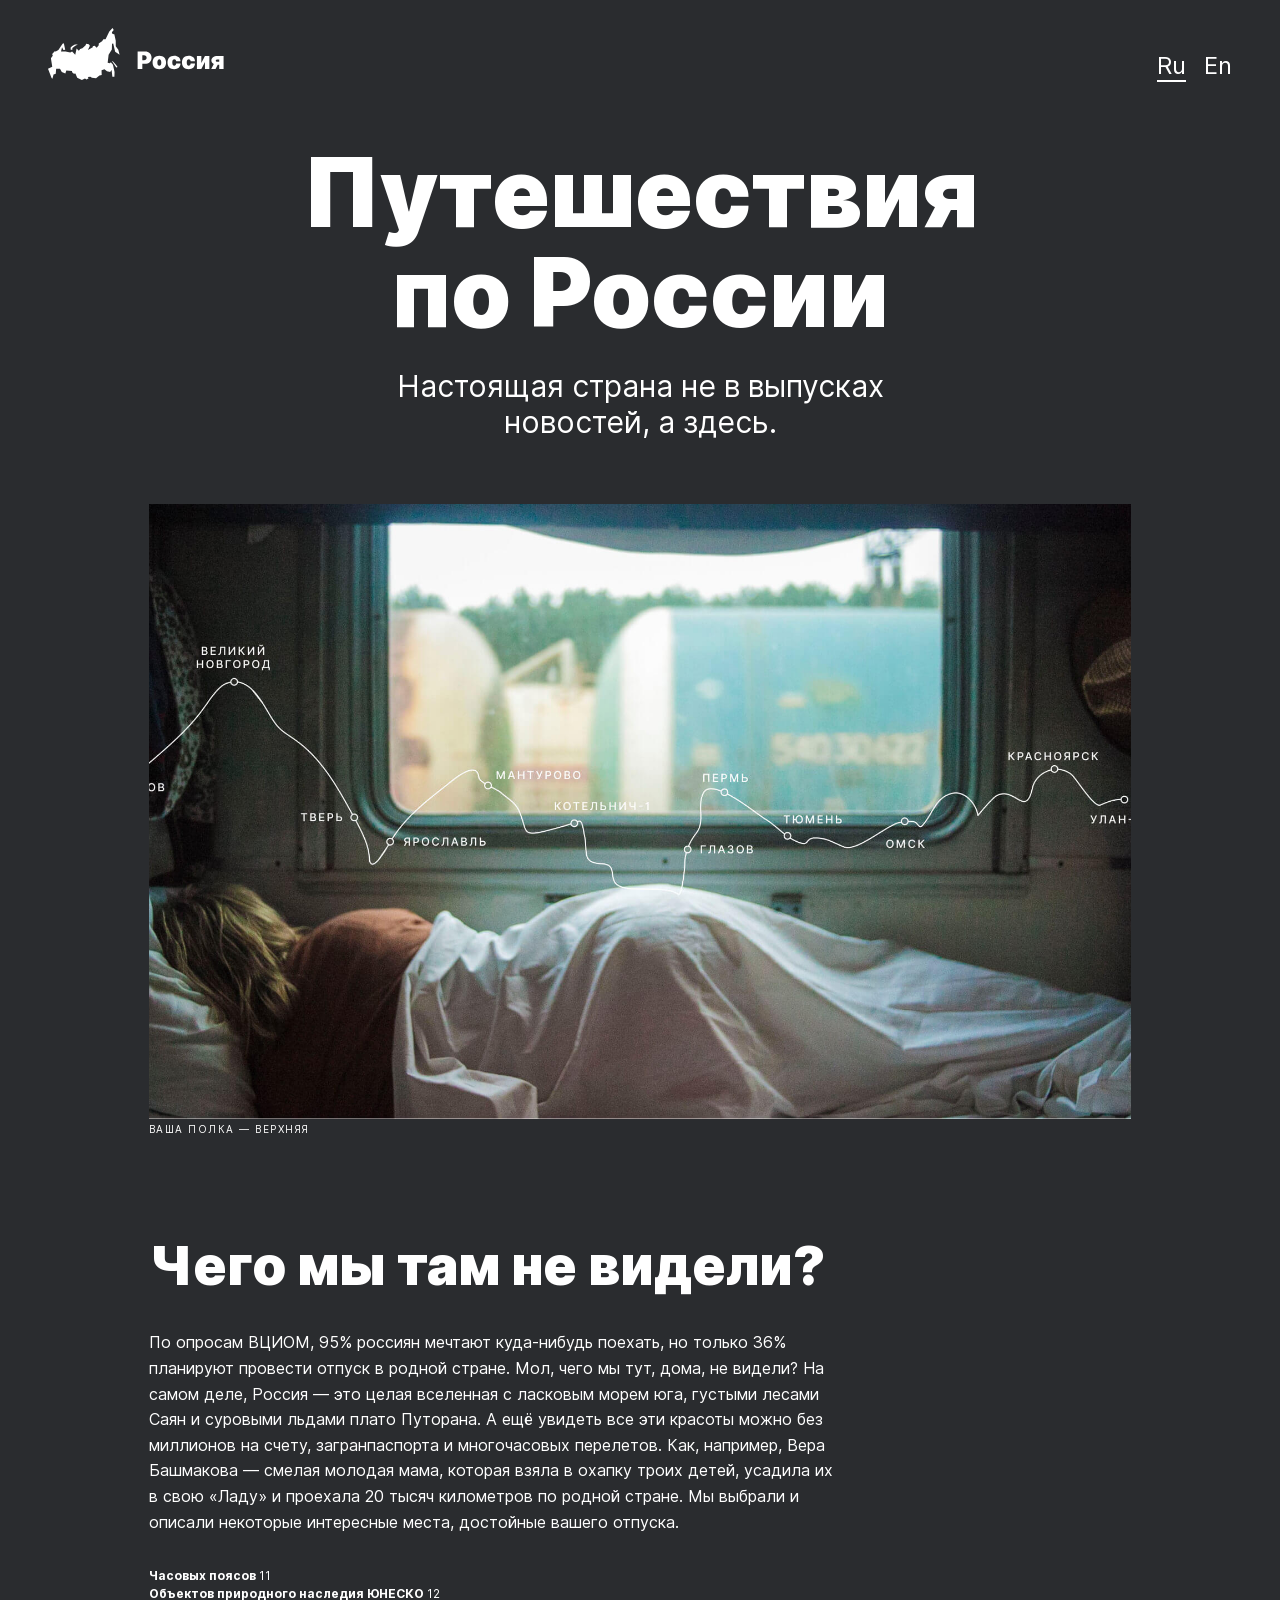
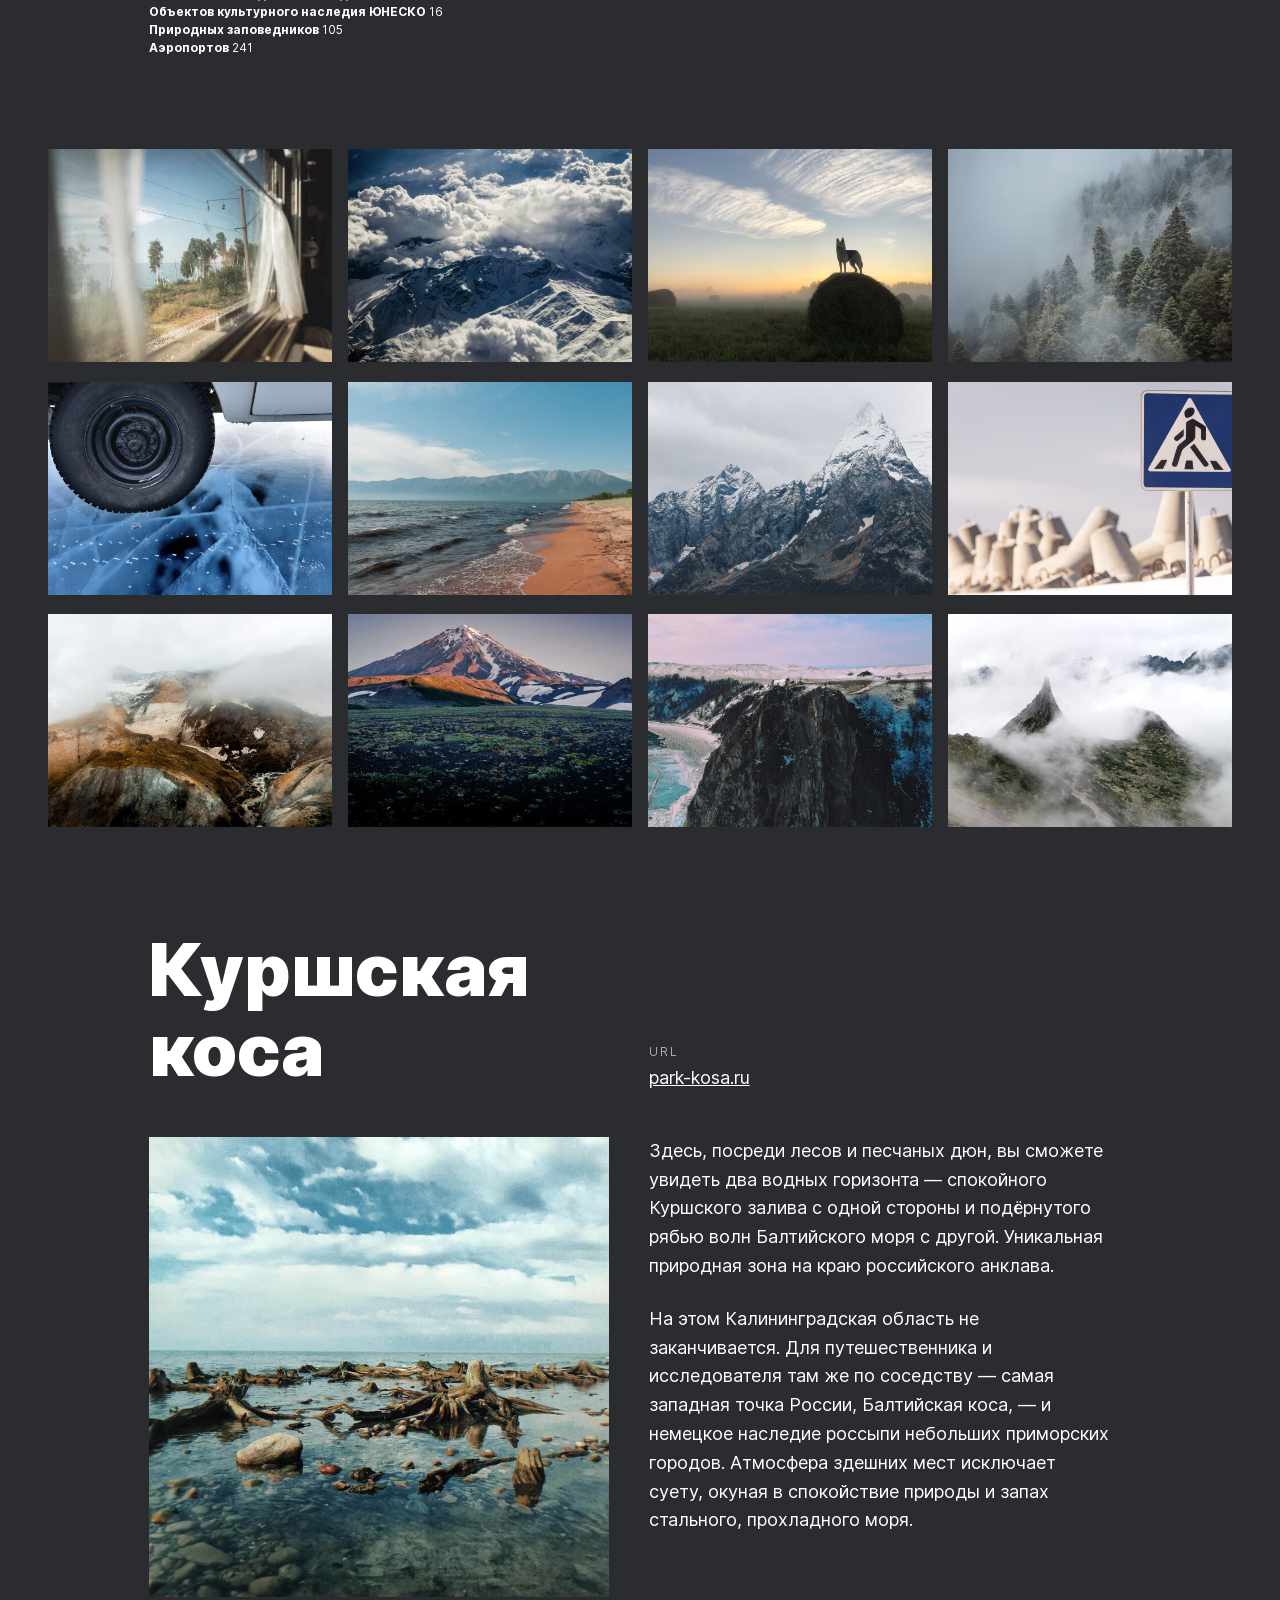
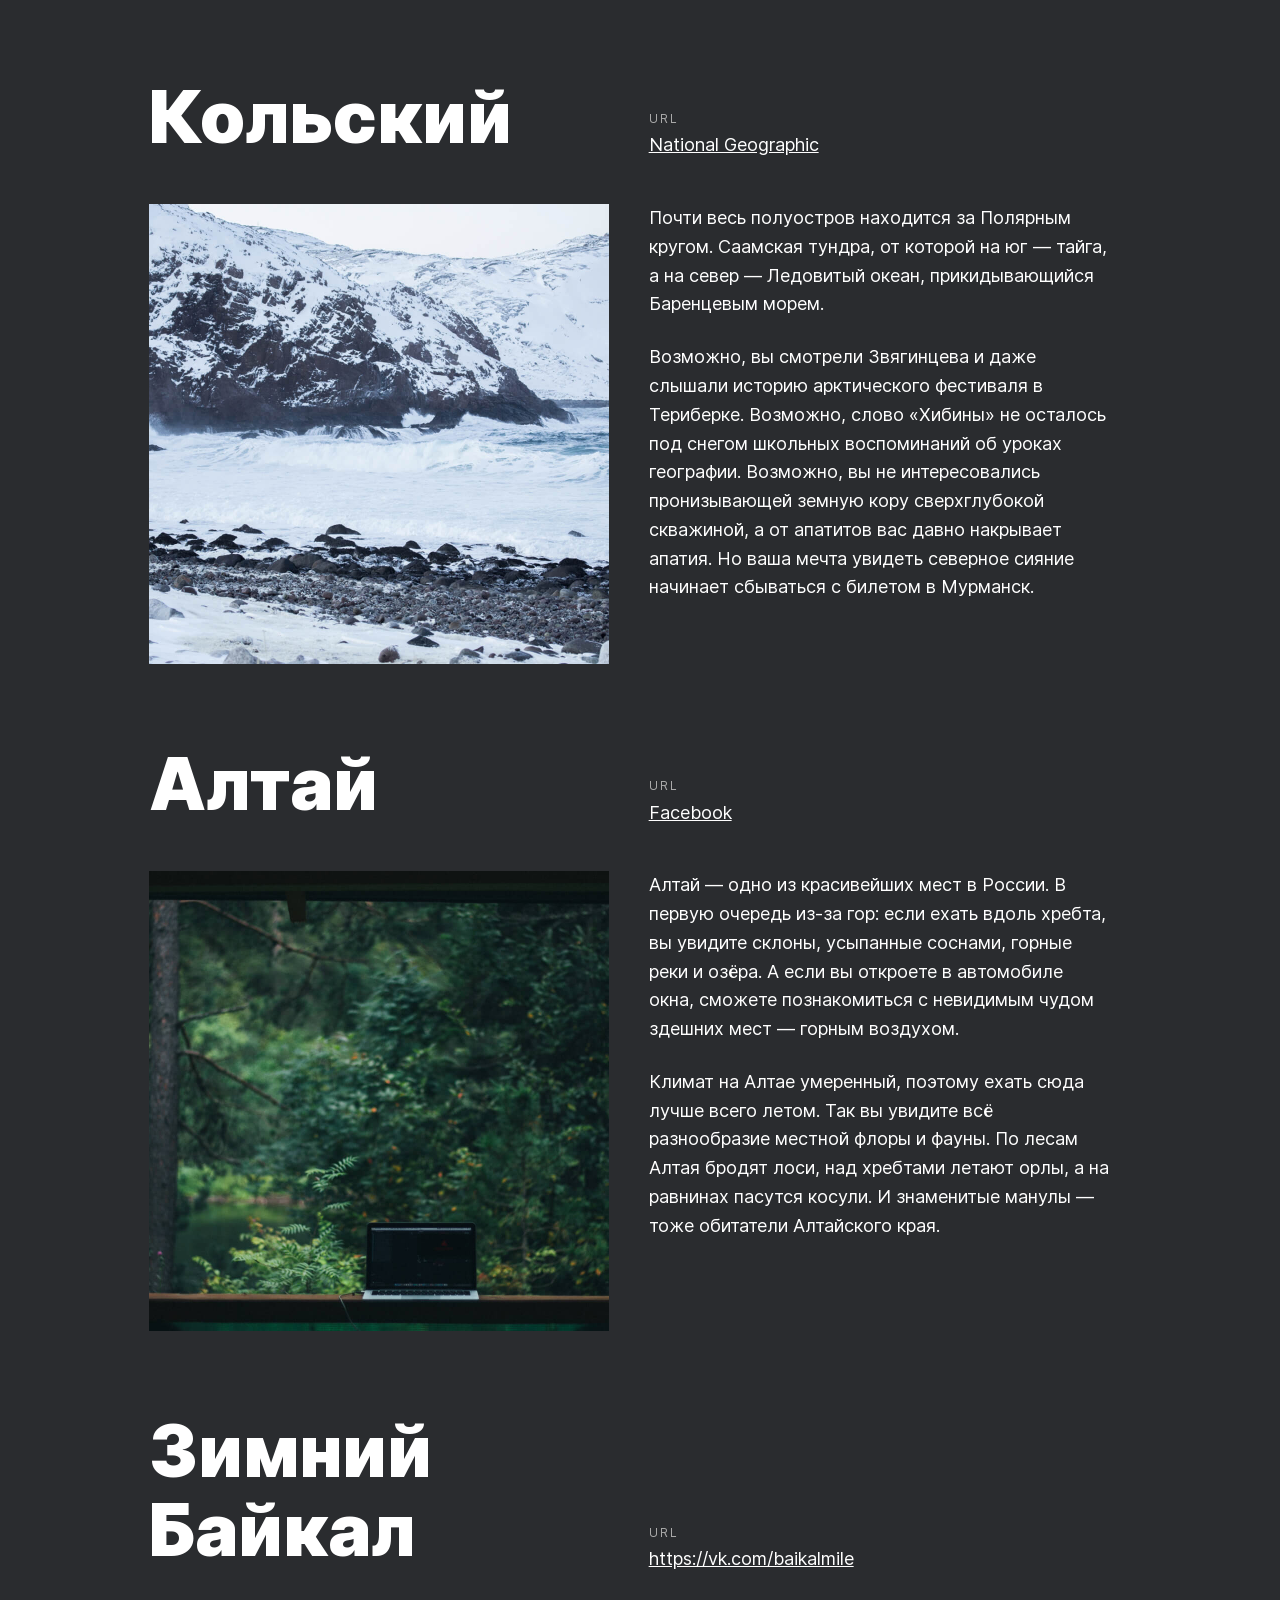
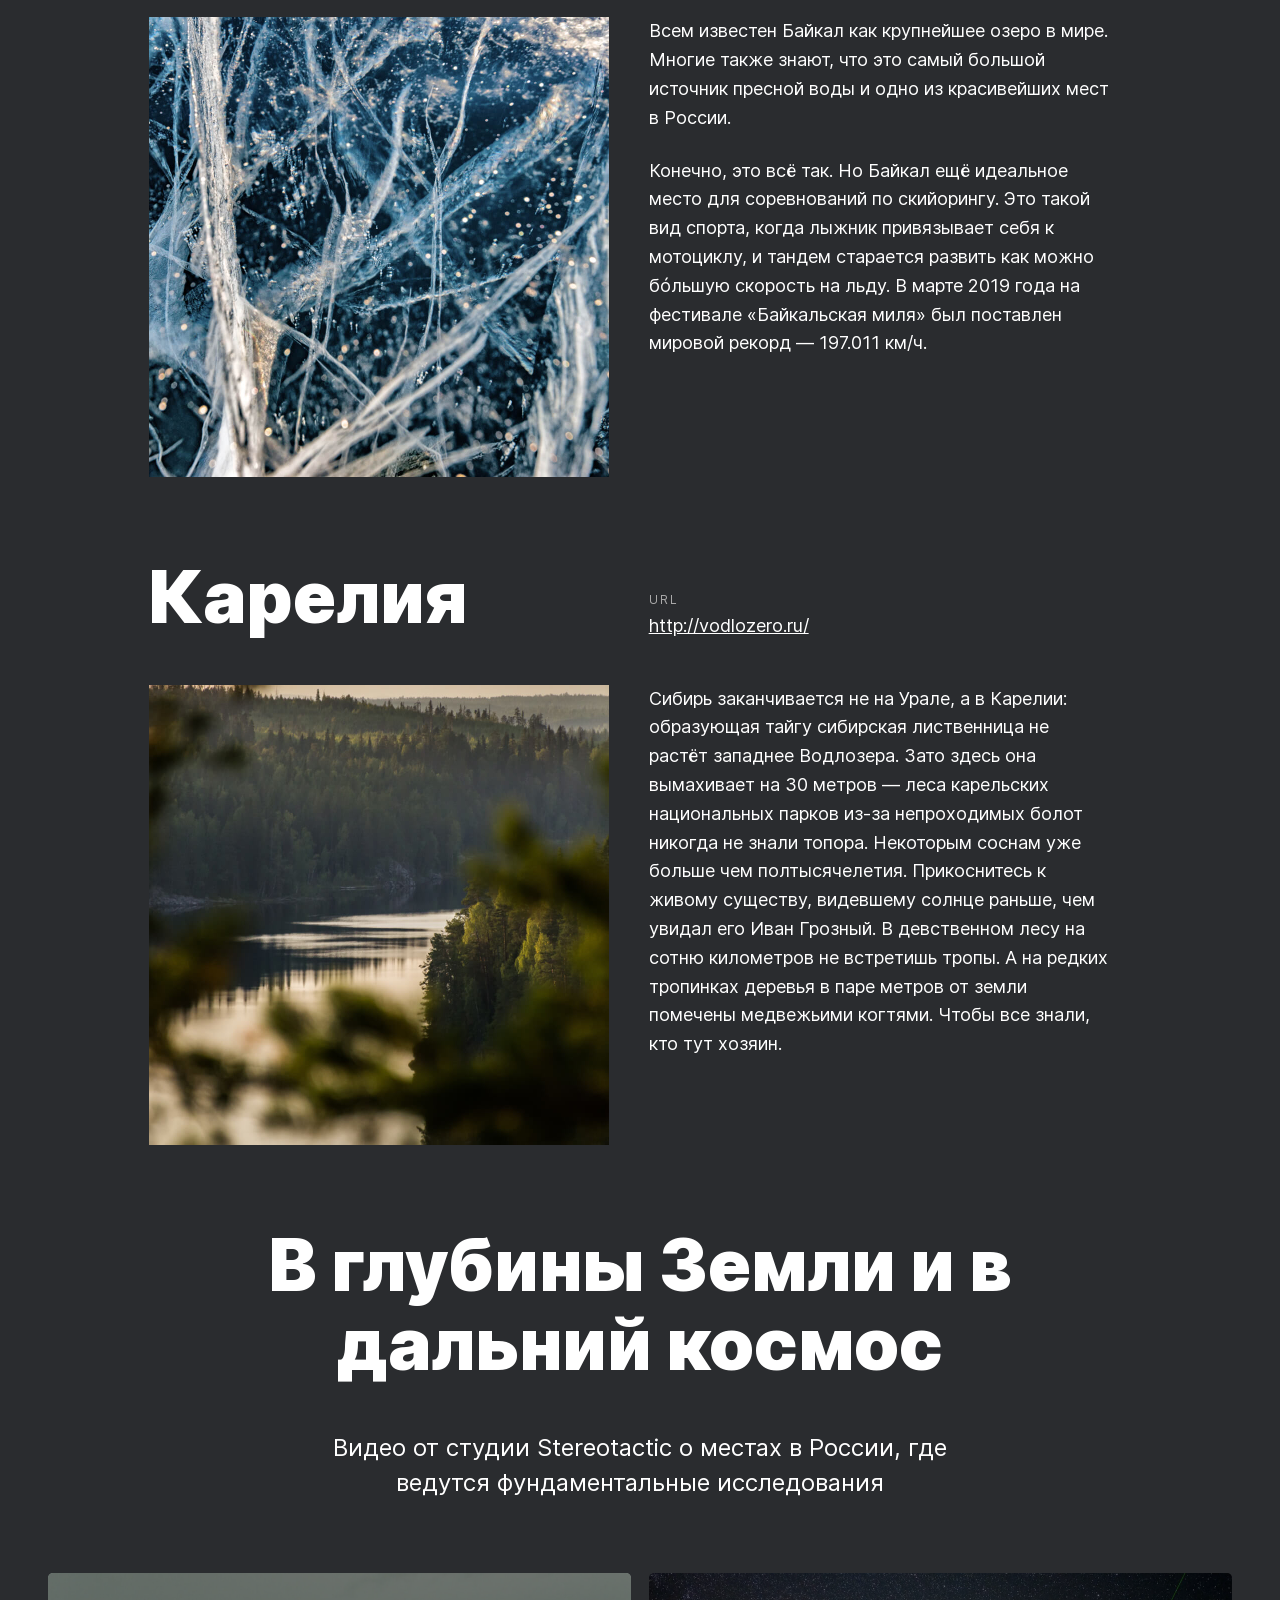
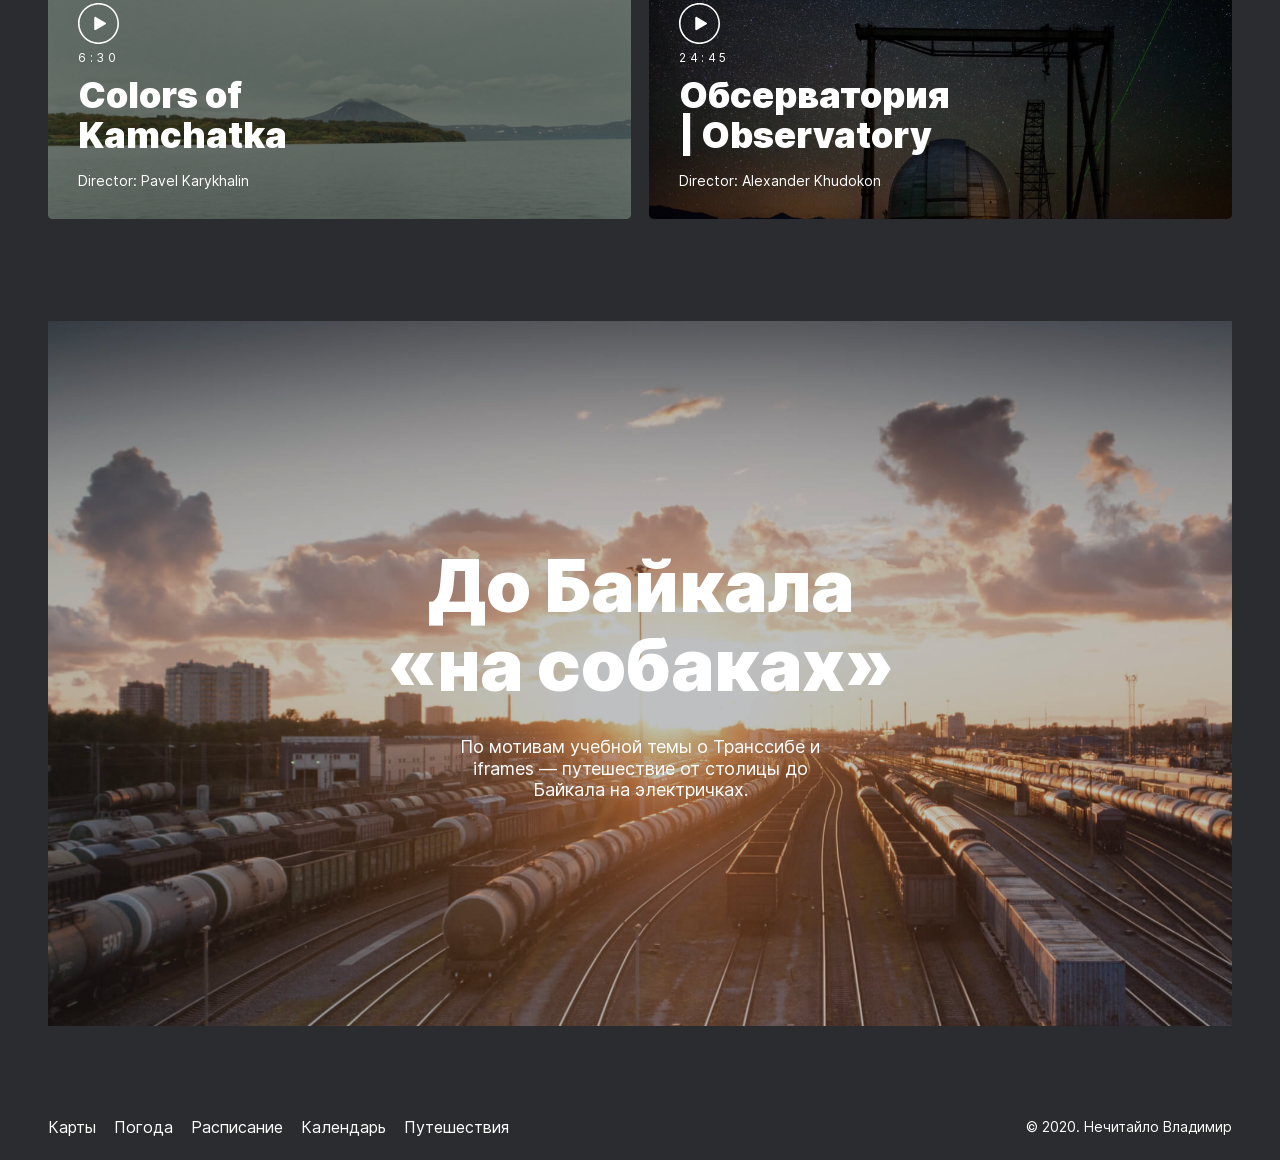
==== commit efaaf432: "Add video section" ====
--- a/index.html
+++ b/index.html
@@ -125,6 +125,38 @@
           </div>
         </article>
       </section>
+      <section class="video">
+        <h2 class="section-title video__title">В глубины Земли и в дальний космос</h2>
+        <p class="section-subtitle video__subtitle">Видео от студии Stereotactic о местах в России, где ведутся фундаментальные исследования</p>
+        <ul class="video__list">
+          <li class="video__item">
+            <img class="video__item-bg" src="./images/kamchatka.jpg" alt="Камчатка">
+            <div class="video__container">
+              <a class="video__play-link" href="#">
+                <img class="video__play-icon" src="./images/icon_play.svg" alt="Воспроизвести">
+              </a>
+              <div class="video__body">
+                <span class="video__duration">6:30</span>
+                <h2 class="video__item-title">Colors of Kamchatka</h2>
+                <p class="video__item-subtitle">Director: Pavel Karykhalin</p>
+              </div>
+            </div>
+          </li>
+          <li class="video__item">
+            <img class="video__item-bg" src="./images/observatory.jpg" alt="Обсерватория">
+            <div class="video__container">
+              <a class="video__play-link" href="#">
+                <img class="video__play-icon" src="./images/icon_play.svg" alt="Воспроизвести">
+              </a>
+              <div class="video__body">
+                <span class="video__duration">24:45</span>
+                <h2 class="video__item-title">Обсерватория | Observatory</h2>
+                <p class="video__item-subtitle">Director: Alexander Khudokon</p>
+              </div>
+            </div>
+          </li>
+        </ul>
+      </section>
       <section class="cover">
         <a class="cover__link" href="https://stampsy.com/na-elektrichkakh-do-baikala" target="_blank">
           <h2 class="cover__title">До Байкала &laquo;на&nbsp;собаках&raquo;</h2>
--- a/pages/index.css
+++ b/pages/index.css
@@ -1,6 +1,9 @@
 @import url(../vendor/normalize.css);
 
 @import url(../vendor/fonts/fonts.css);
+
+@import url(../blocks/section-title/section-title.css);
+@import url(../blocks/section-subtitle/section-subtitle.css);
 
 @import url(../blocks/figure-image/figure-image.css);
 
@@ -24,6 +27,8 @@
 
 @import url(../blocks/place/place.css);
 
+@import url(../blocks/video/video.css);
+
 @import url(../blocks/cover/cover.css);
 
 @import url(../blocks/footer/footer.css);
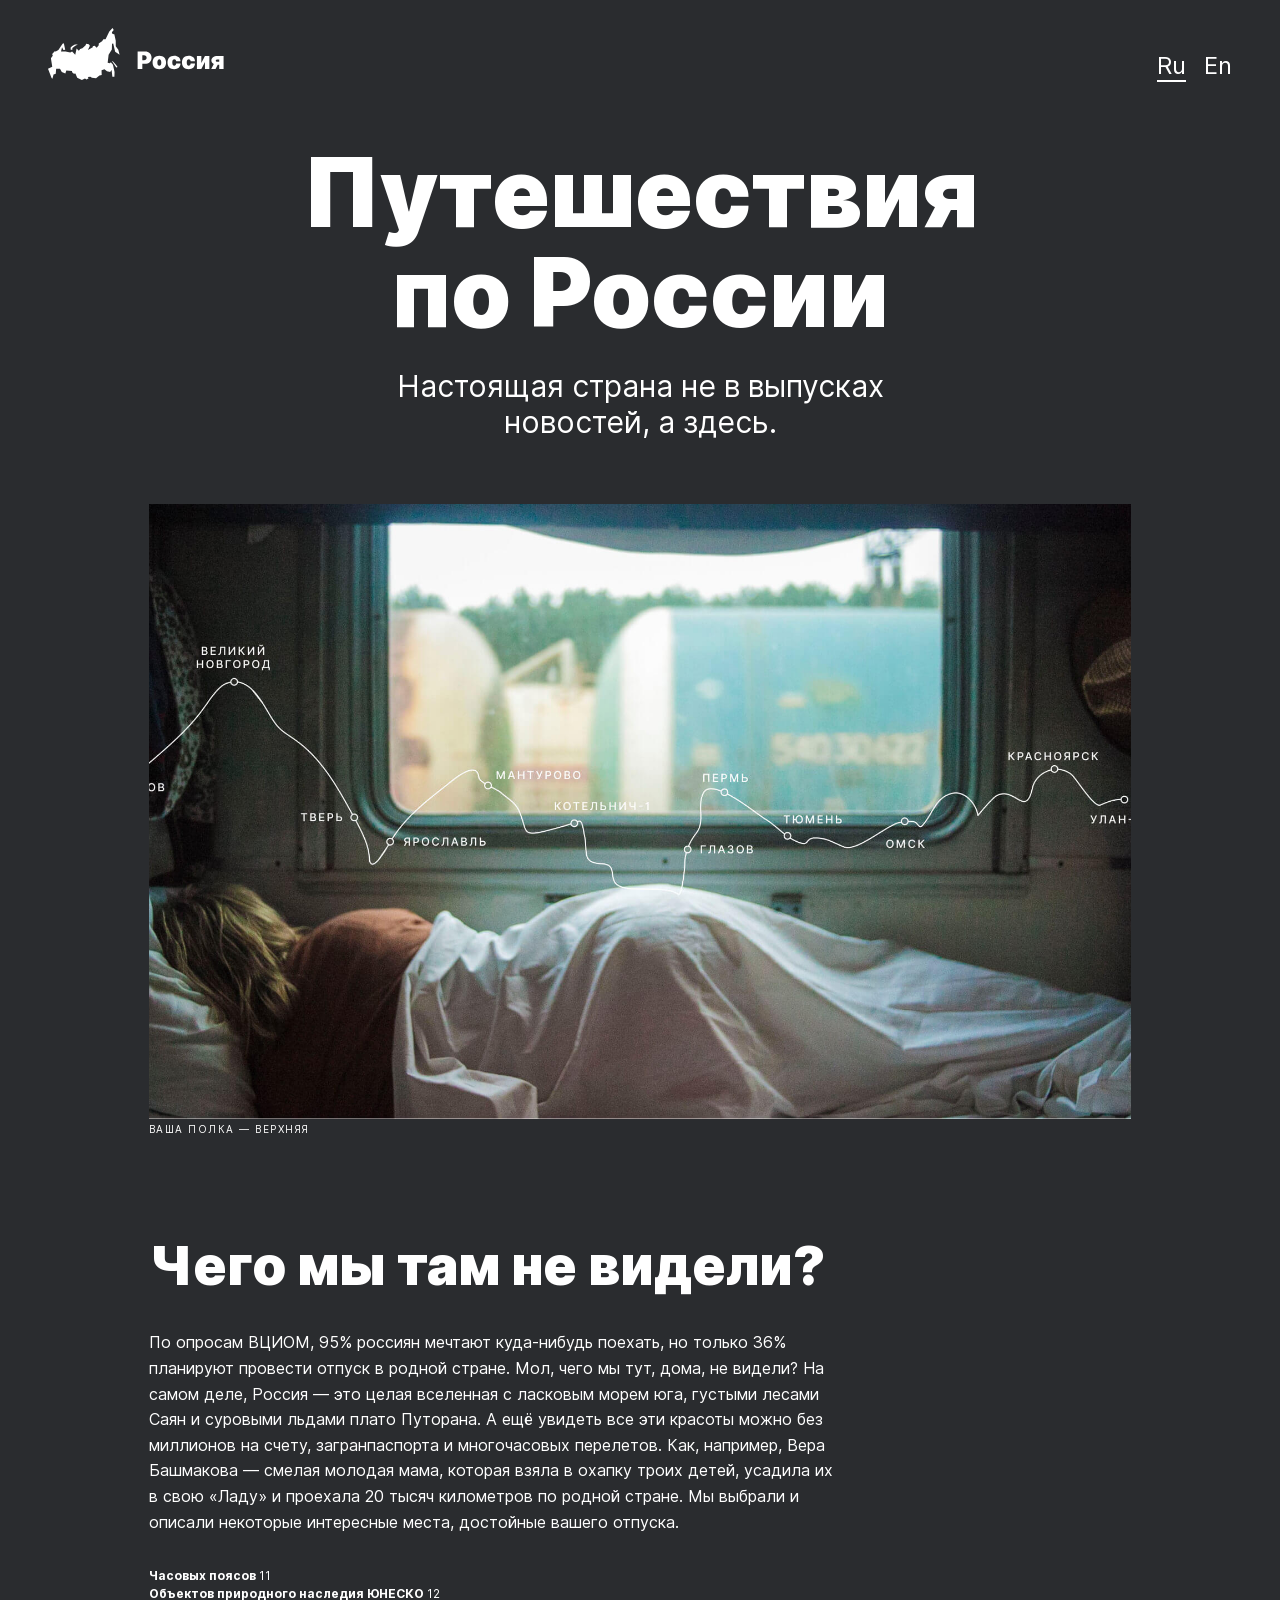
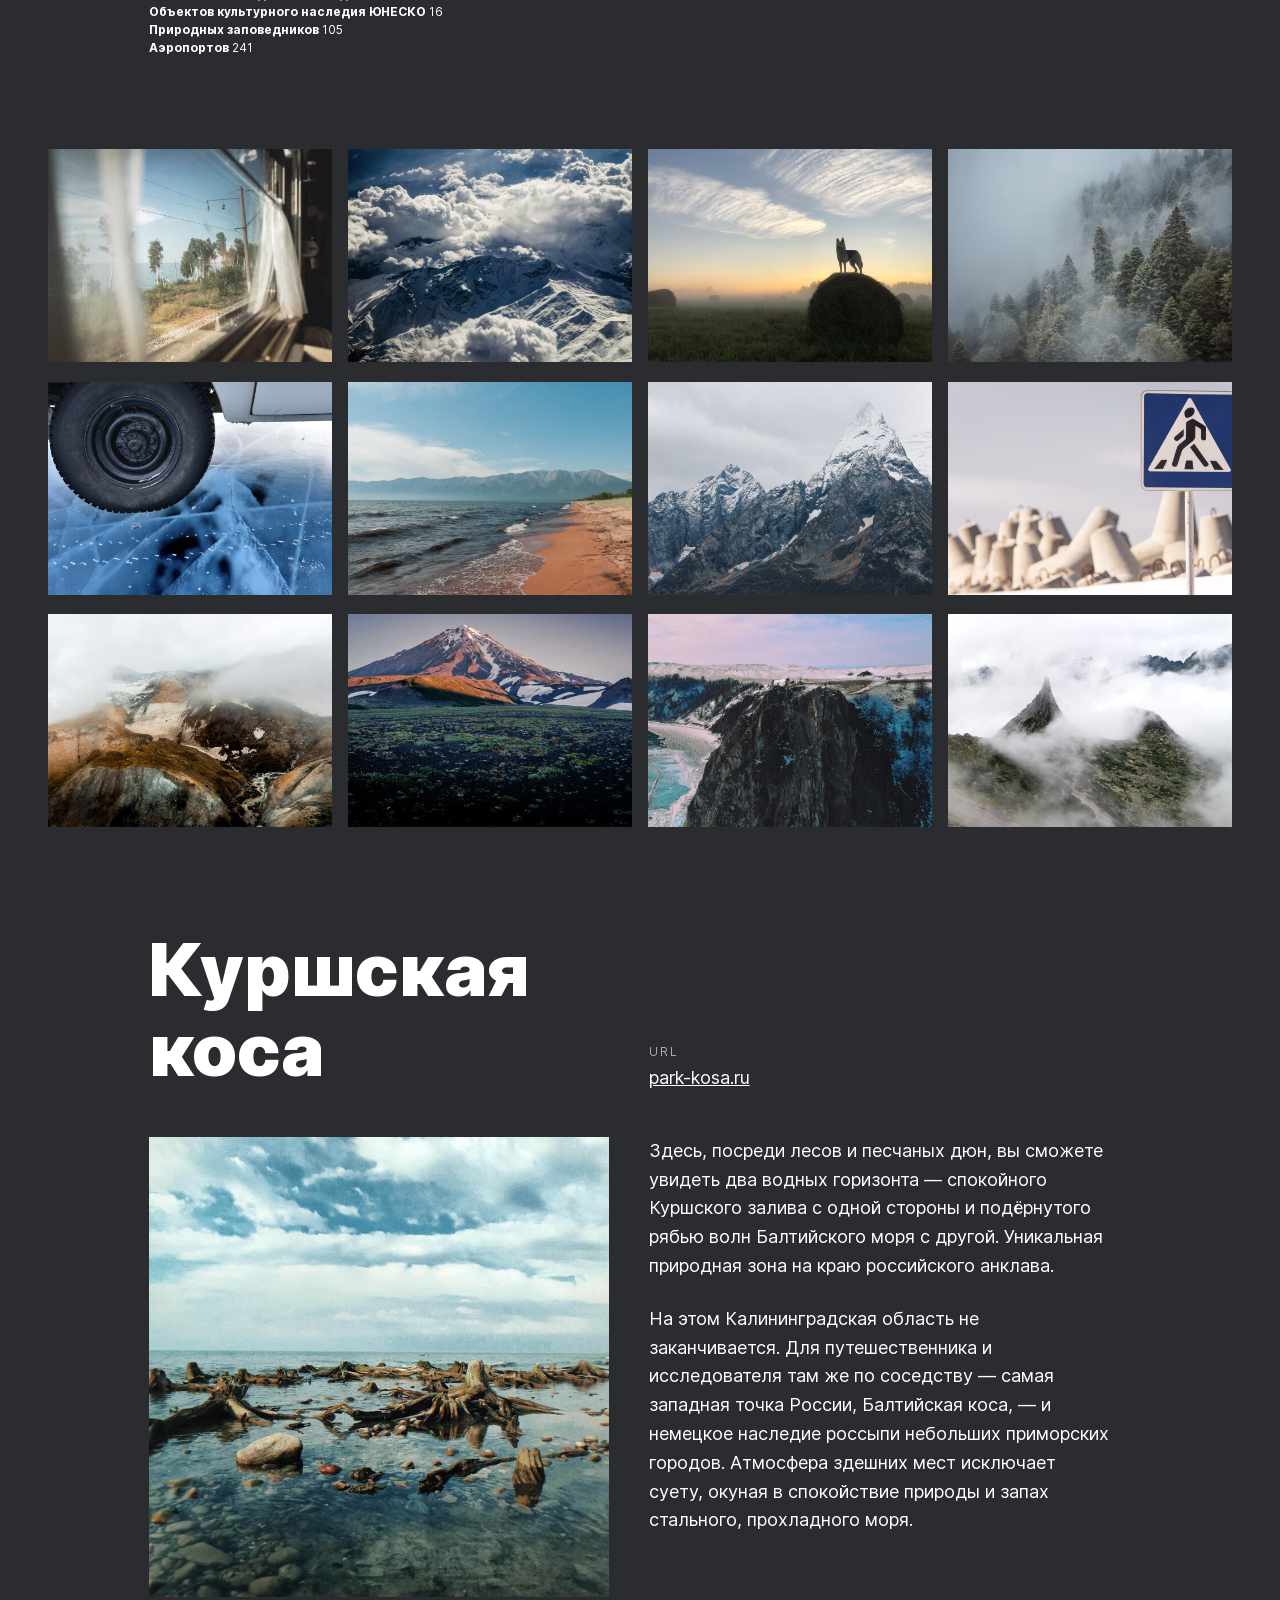
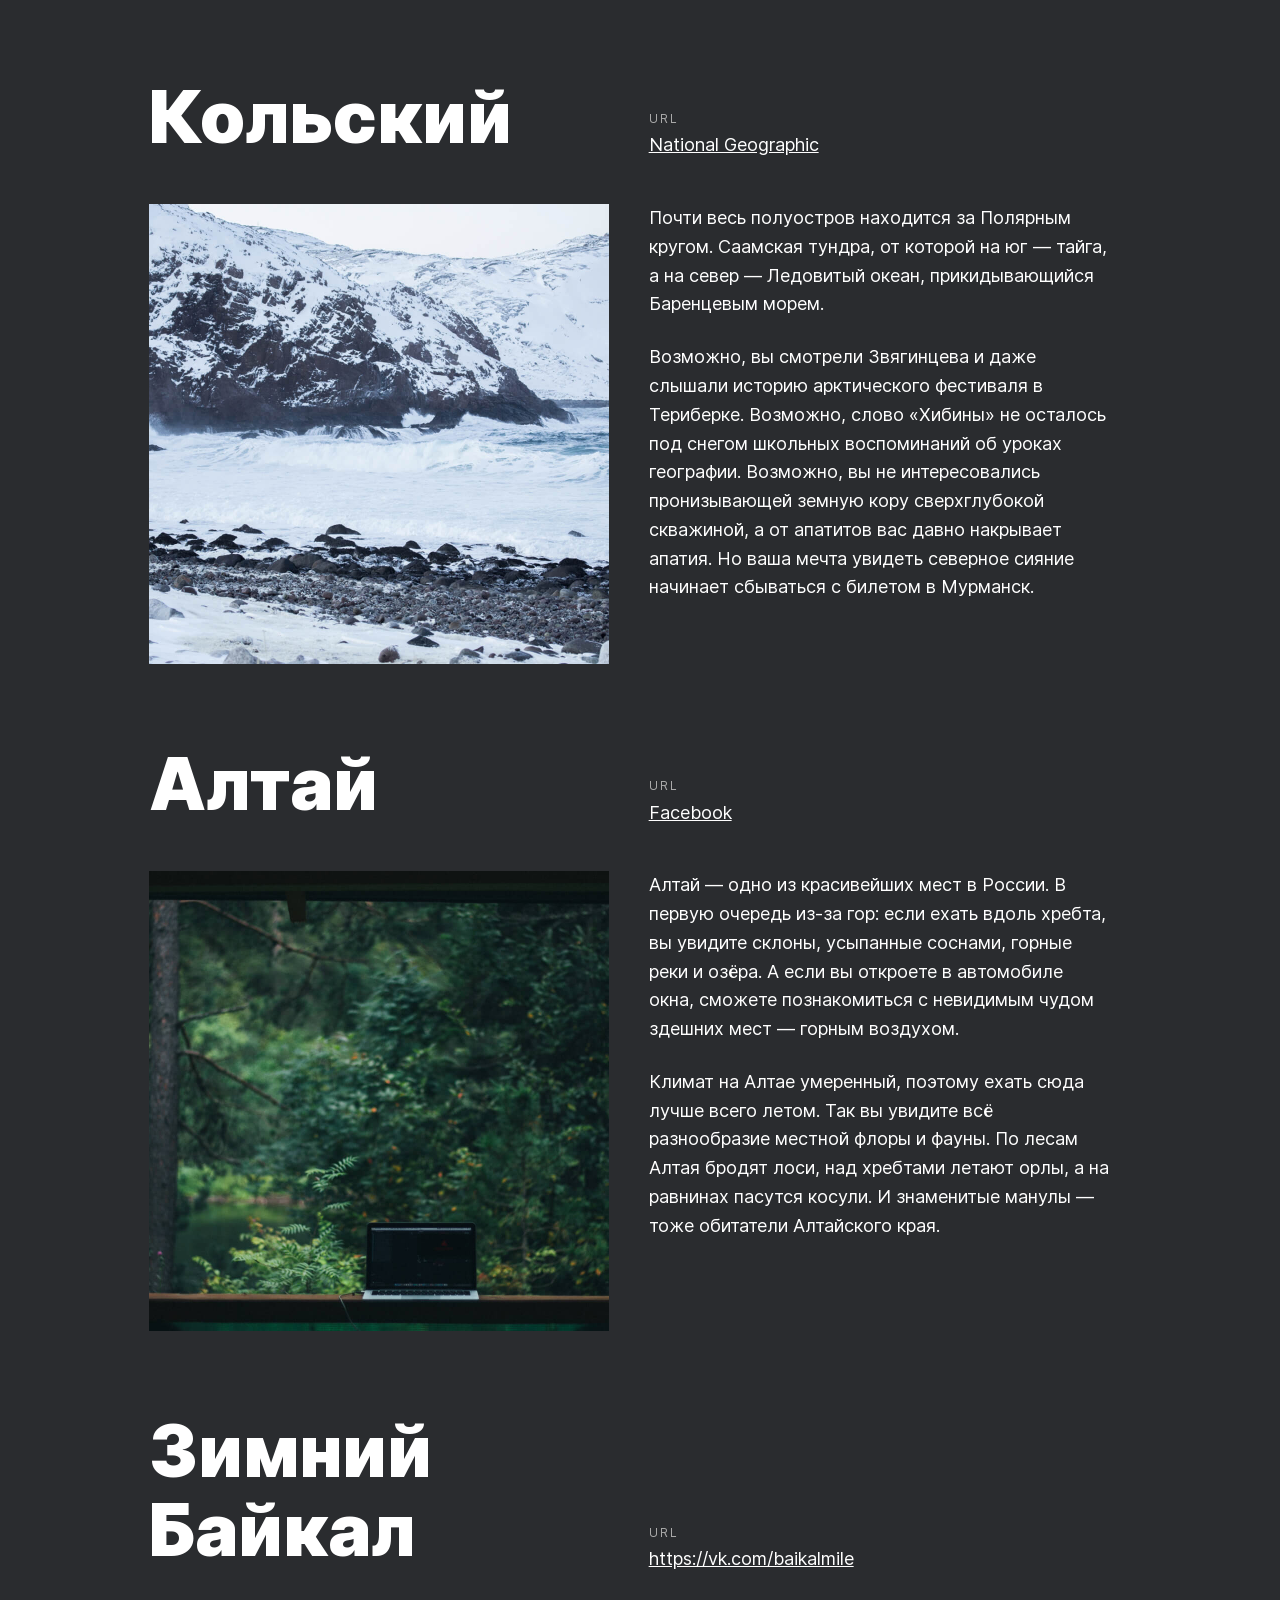
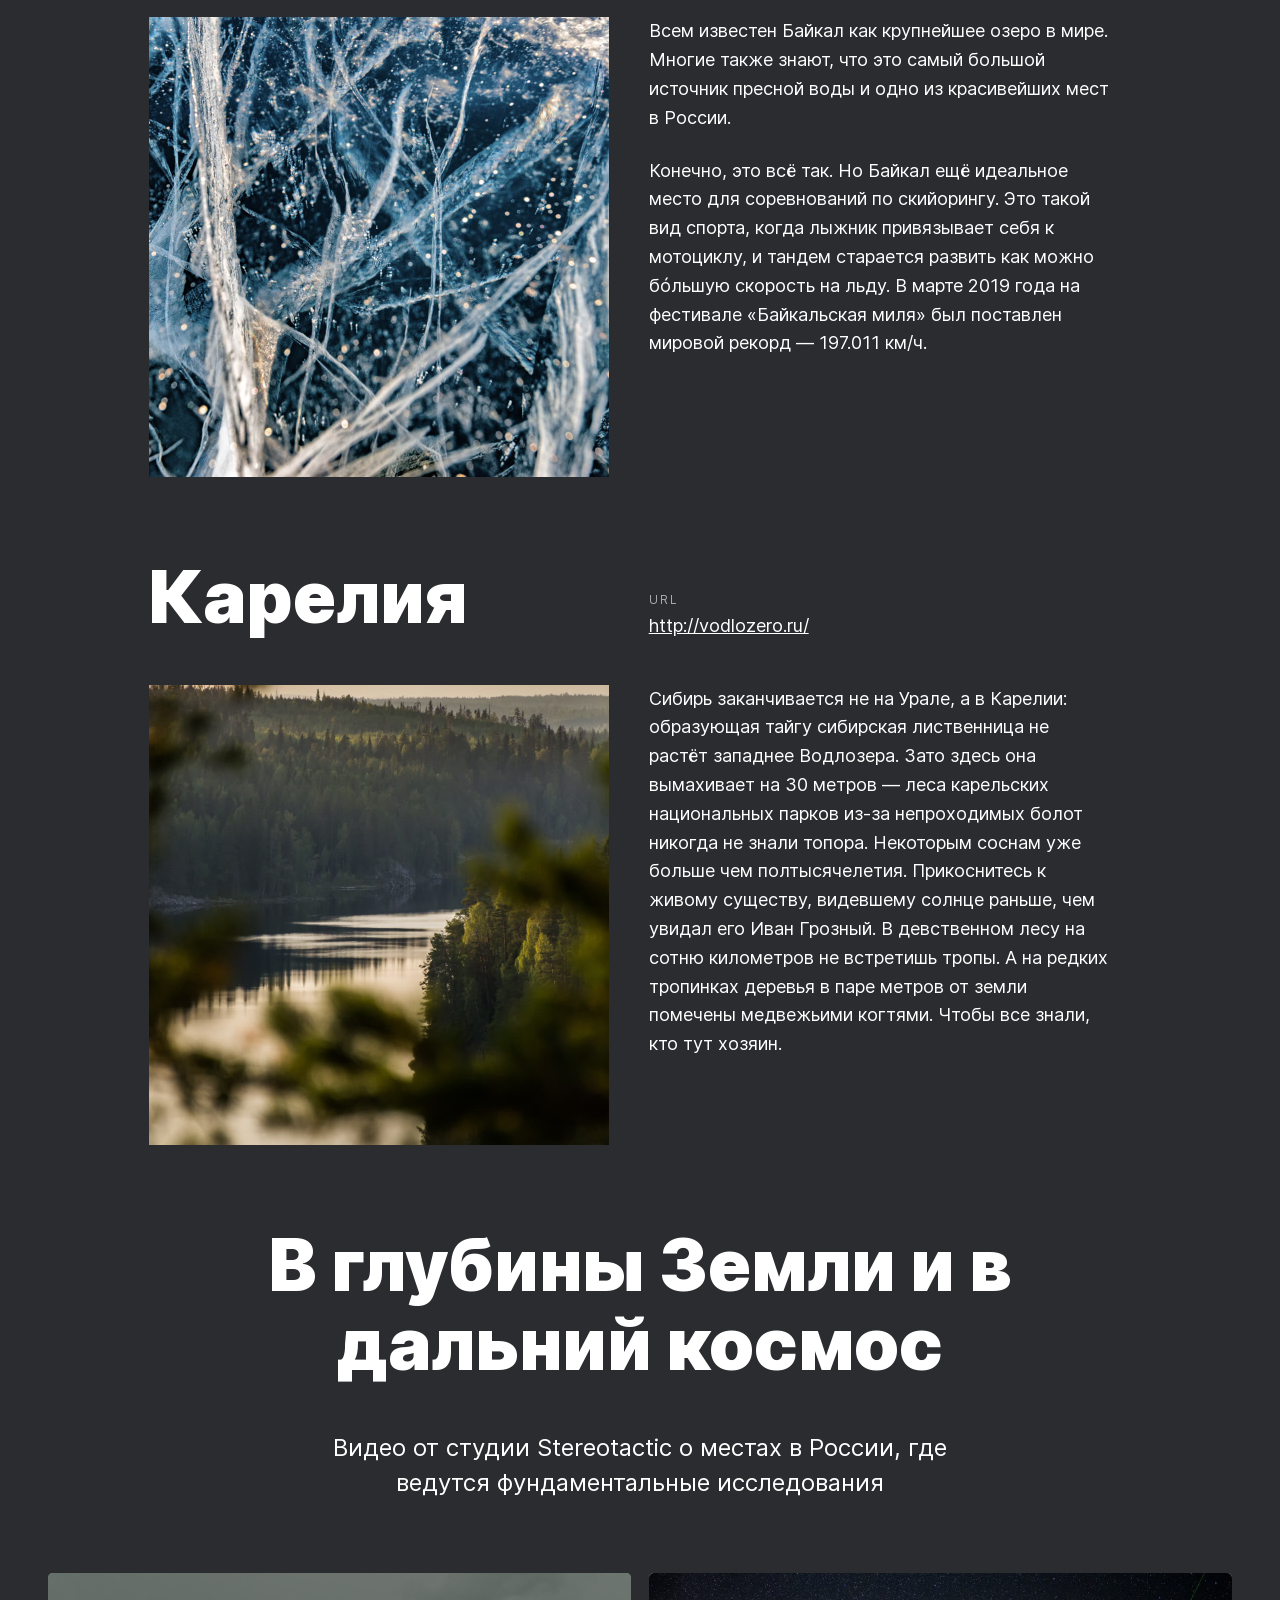
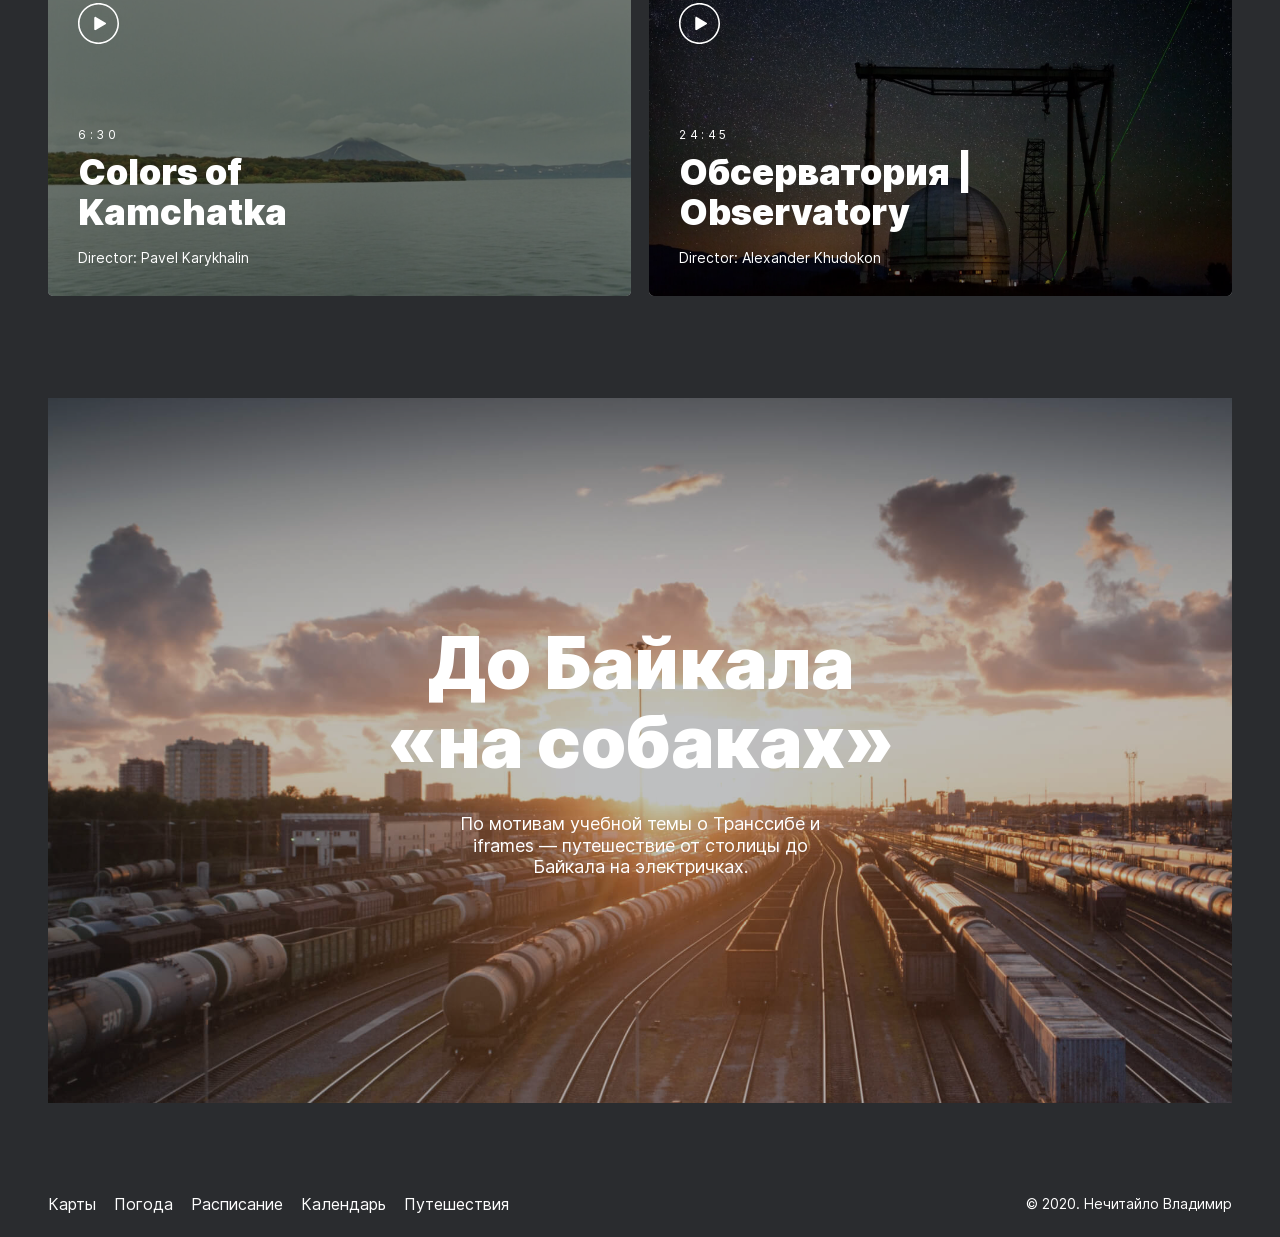
==== commit 198671df: "Update video section" ====
--- a/index.html
+++ b/index.html
@@ -150,7 +150,7 @@
               </a>
               <div class="video__body">
                 <span class="video__duration">24:45</span>
-                <h2 class="video__item-title">Обсерватория | Observatory</h2>
+                <h2 class="video__item-title">Обсерватория&nbsp;| Observatory</h2>
                 <p class="video__item-subtitle">Director: Alexander Khudokon</p>
               </div>
             </div>
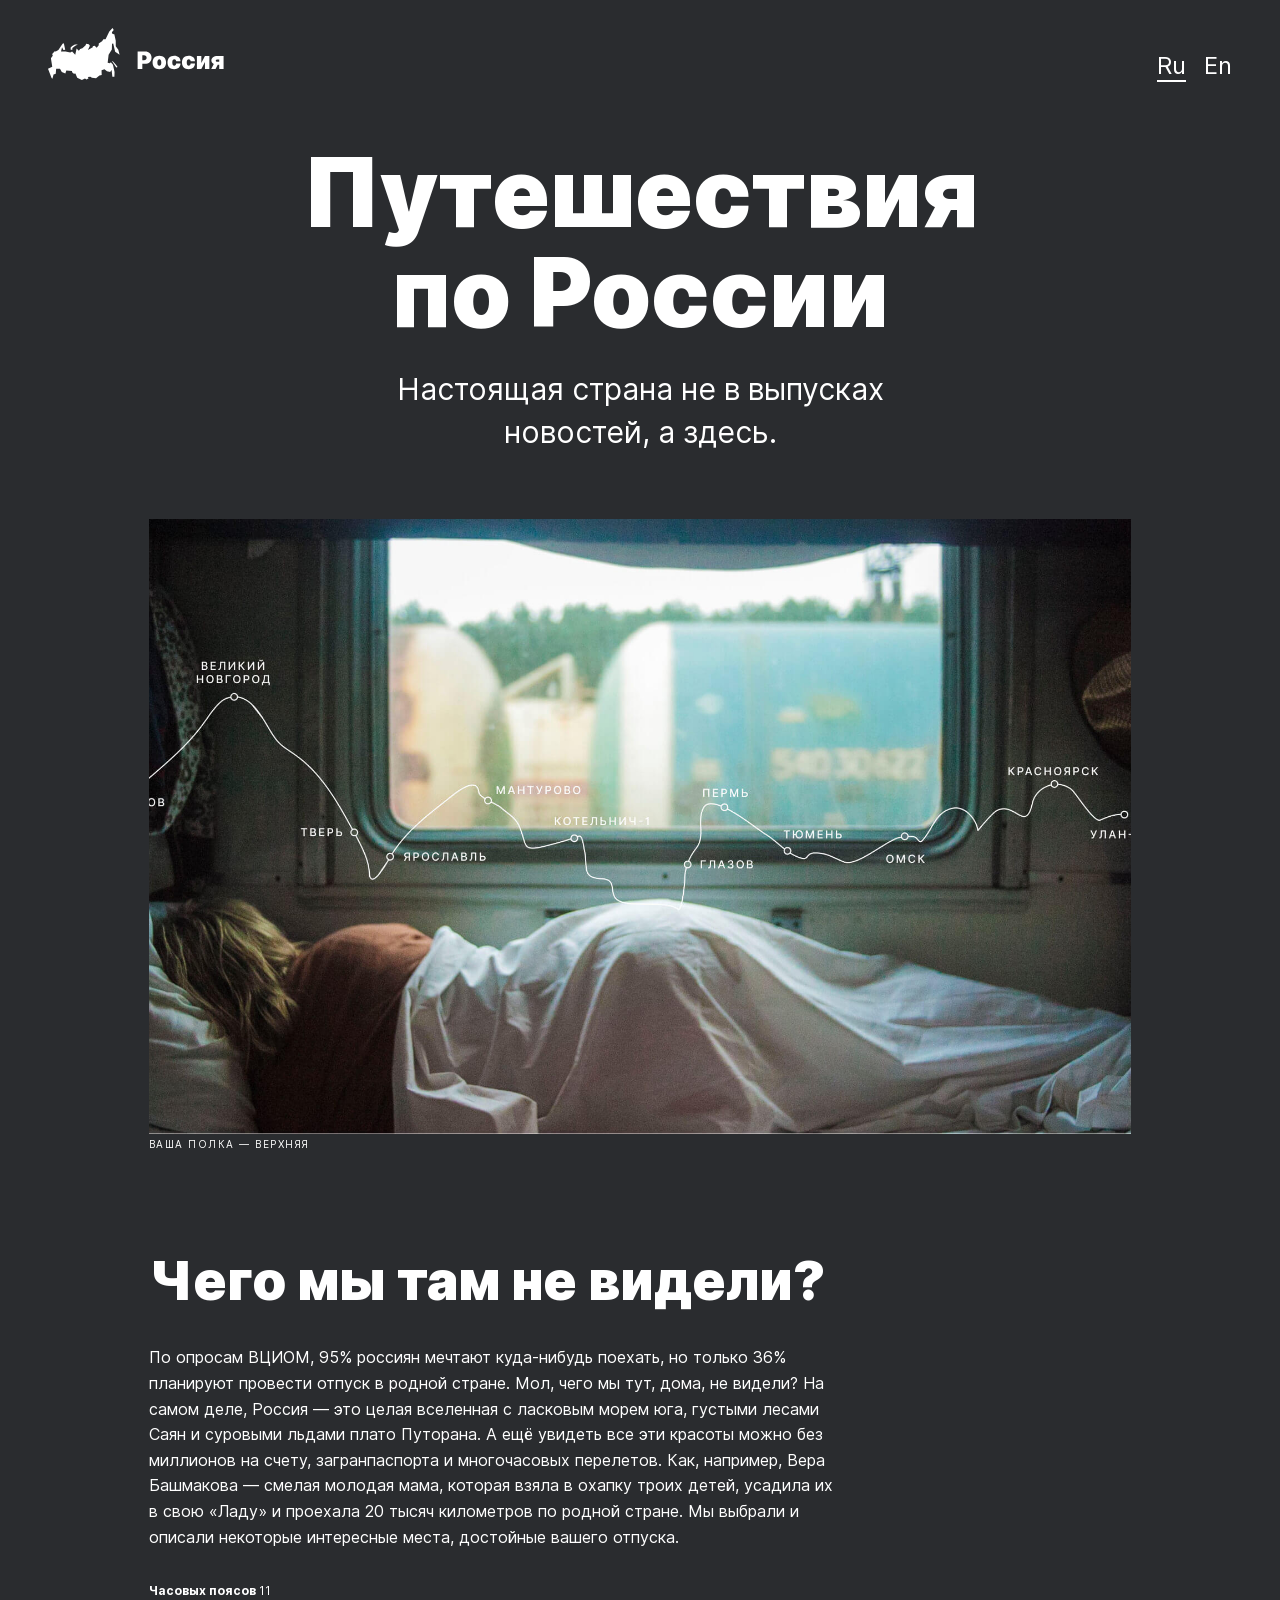
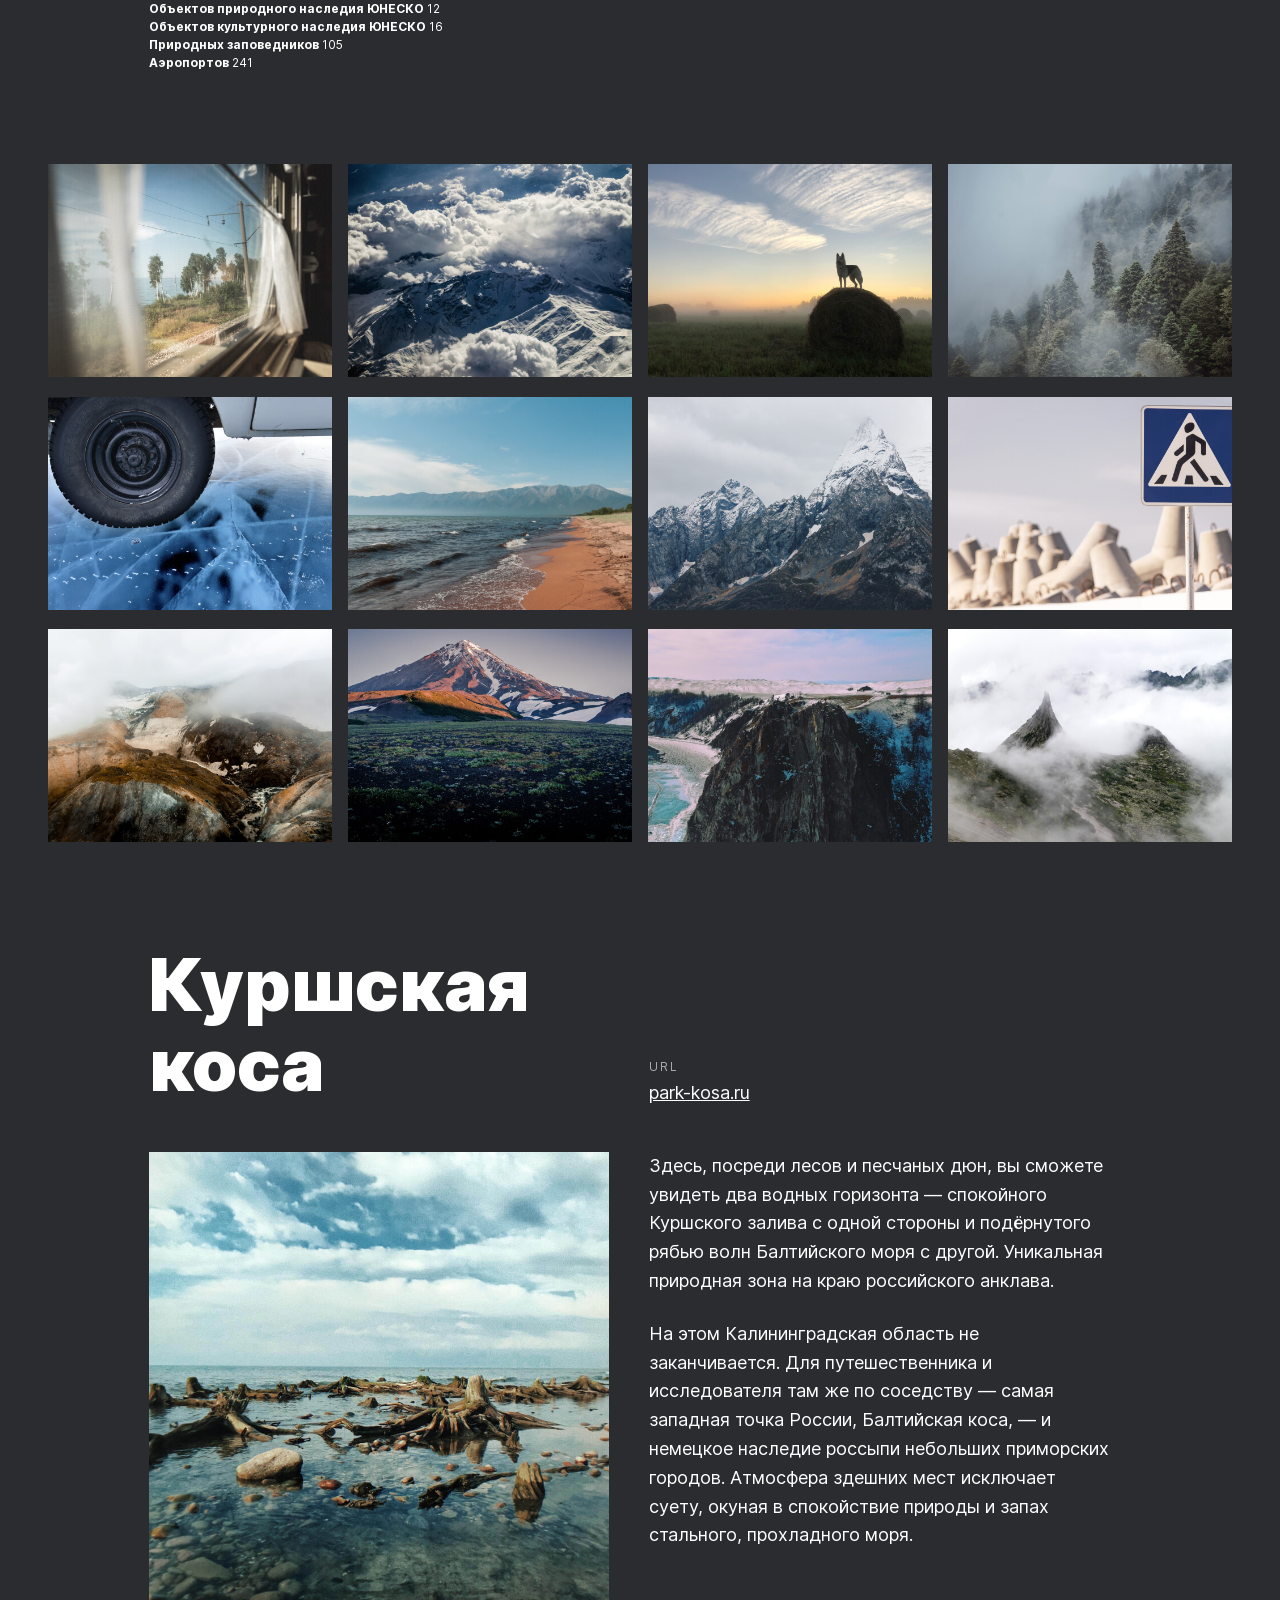
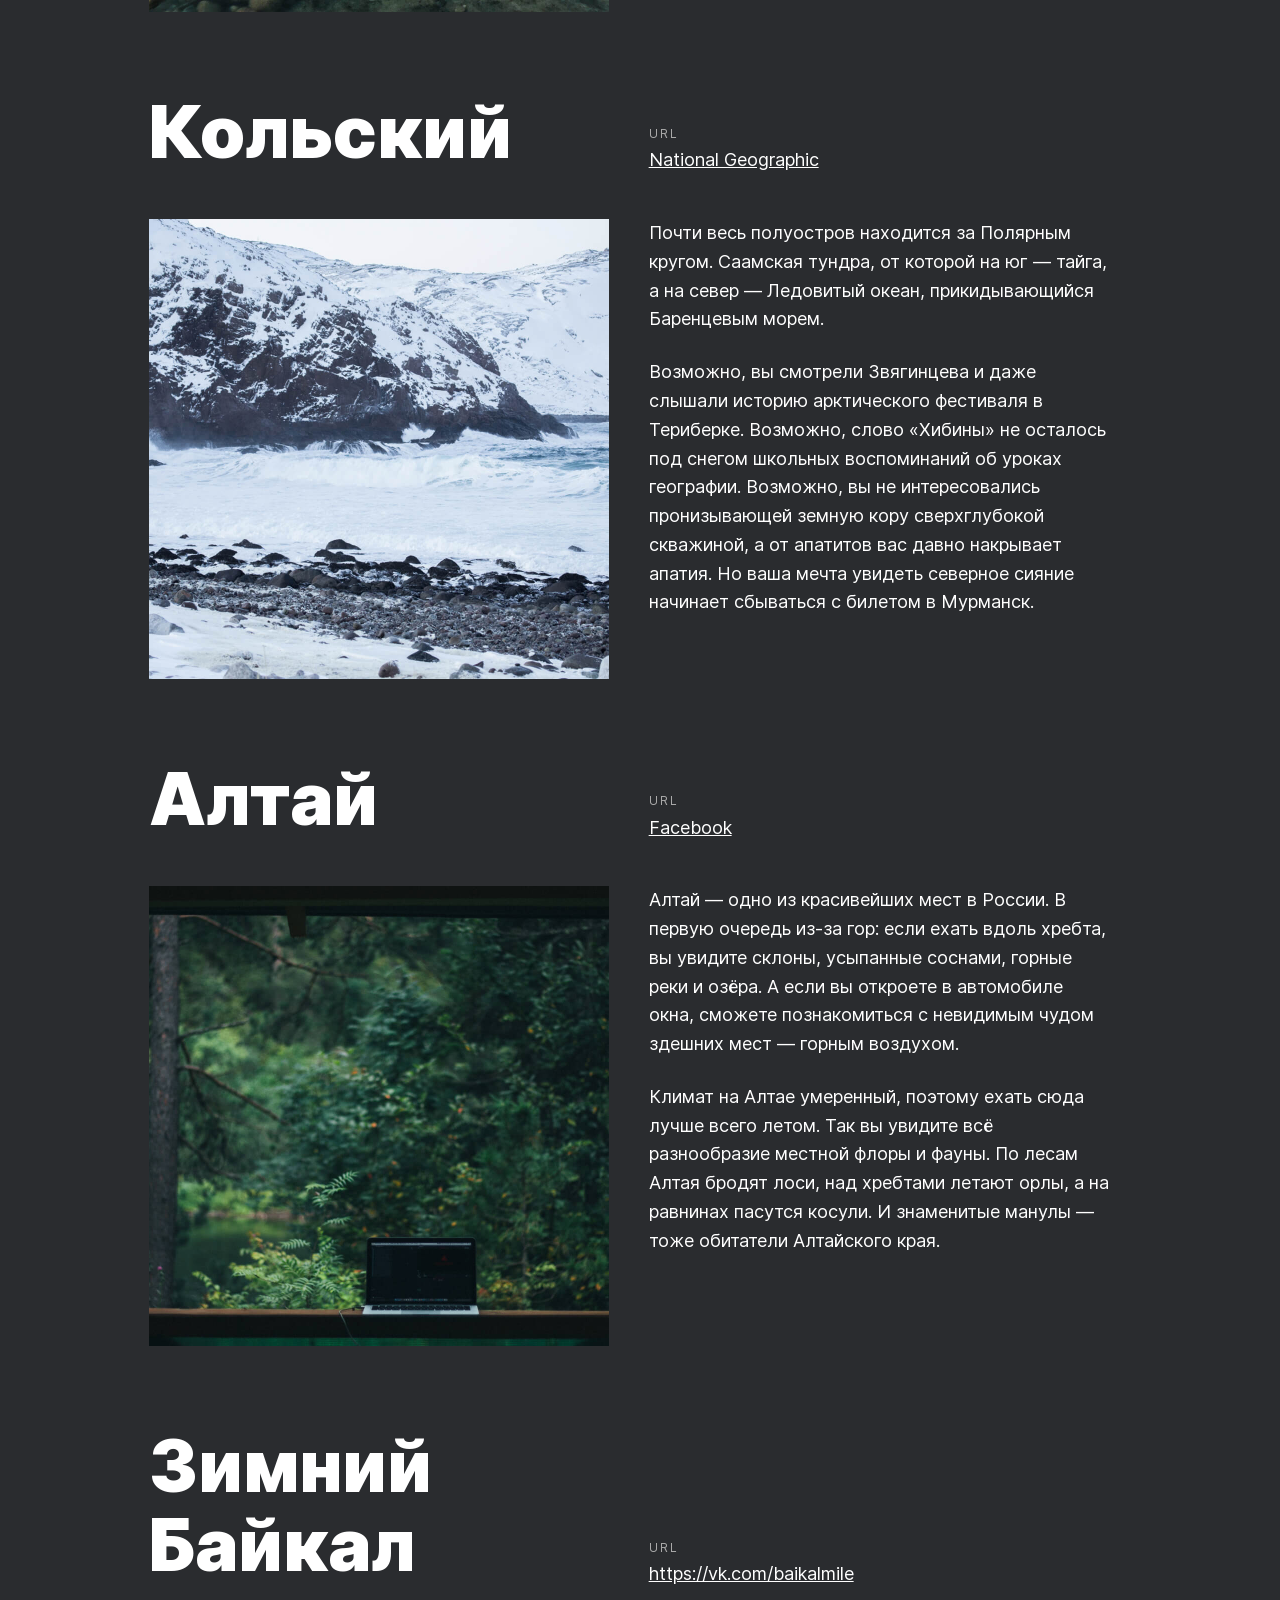
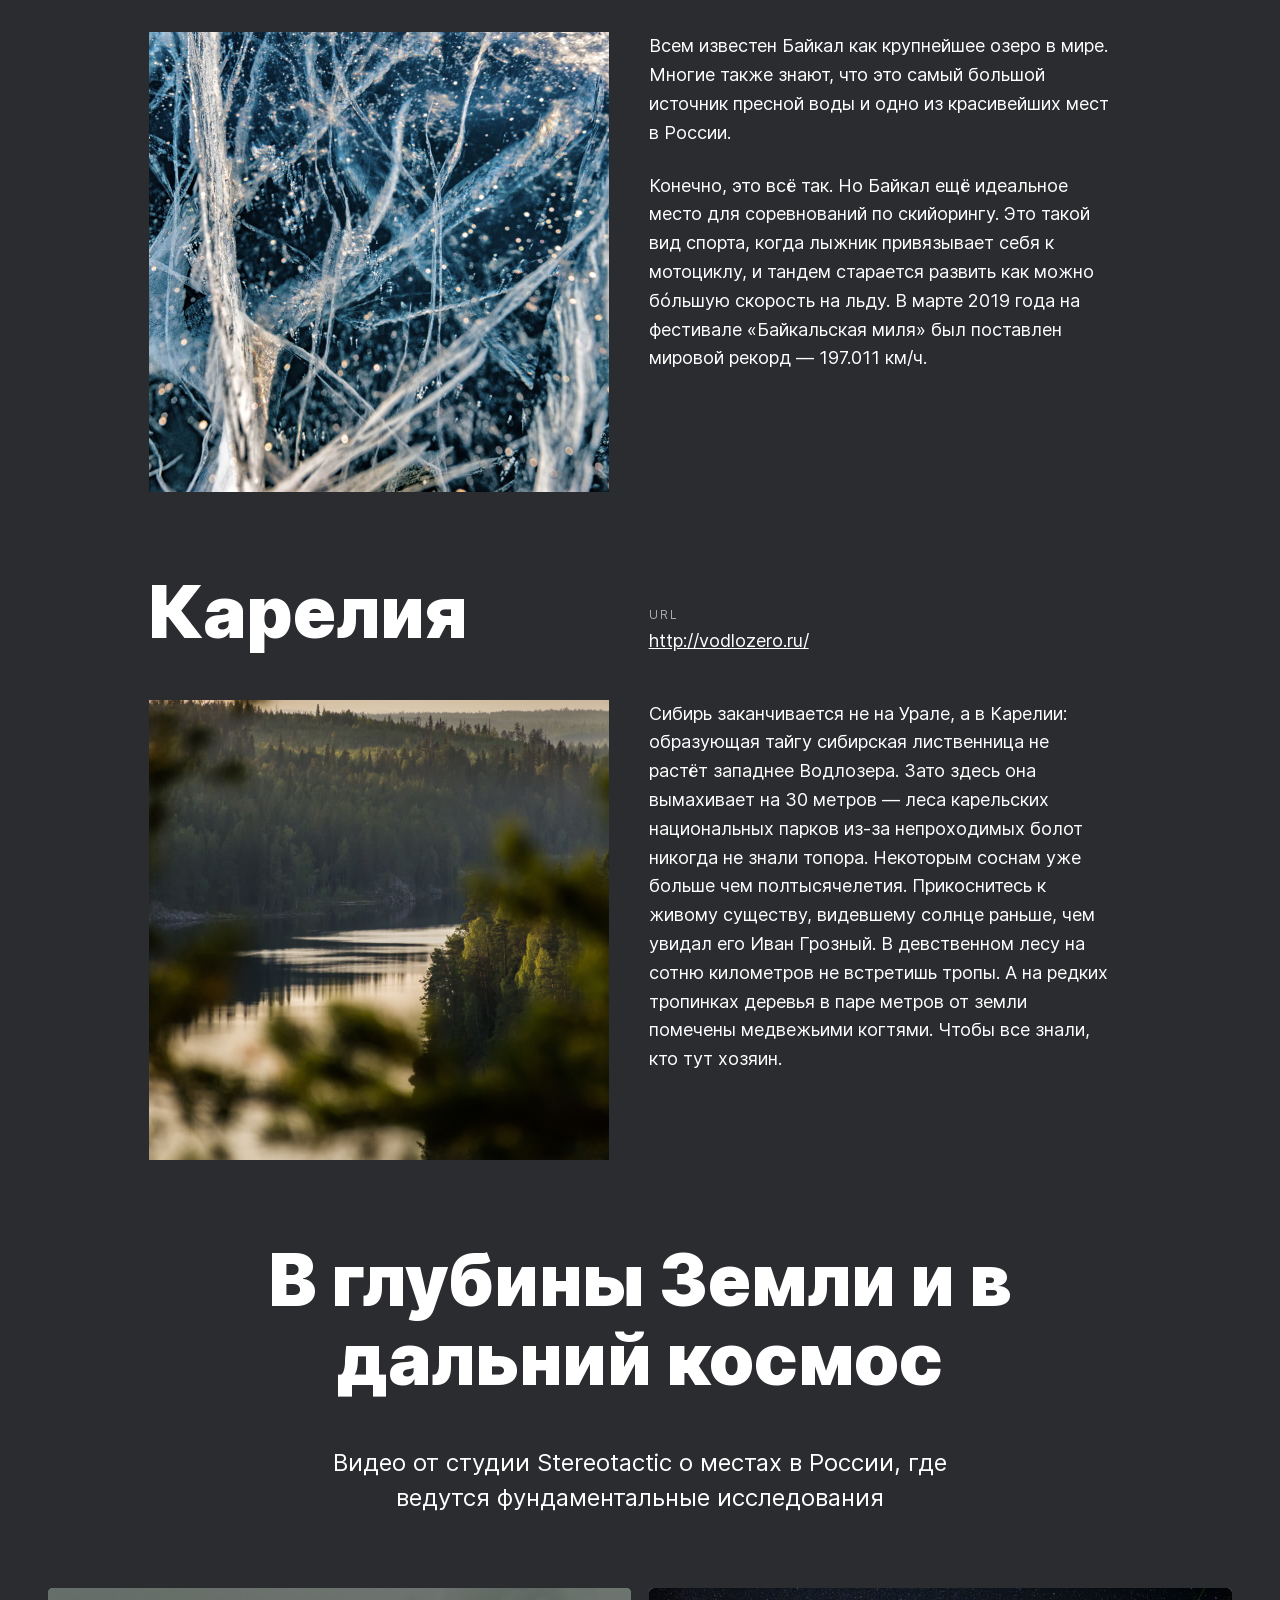
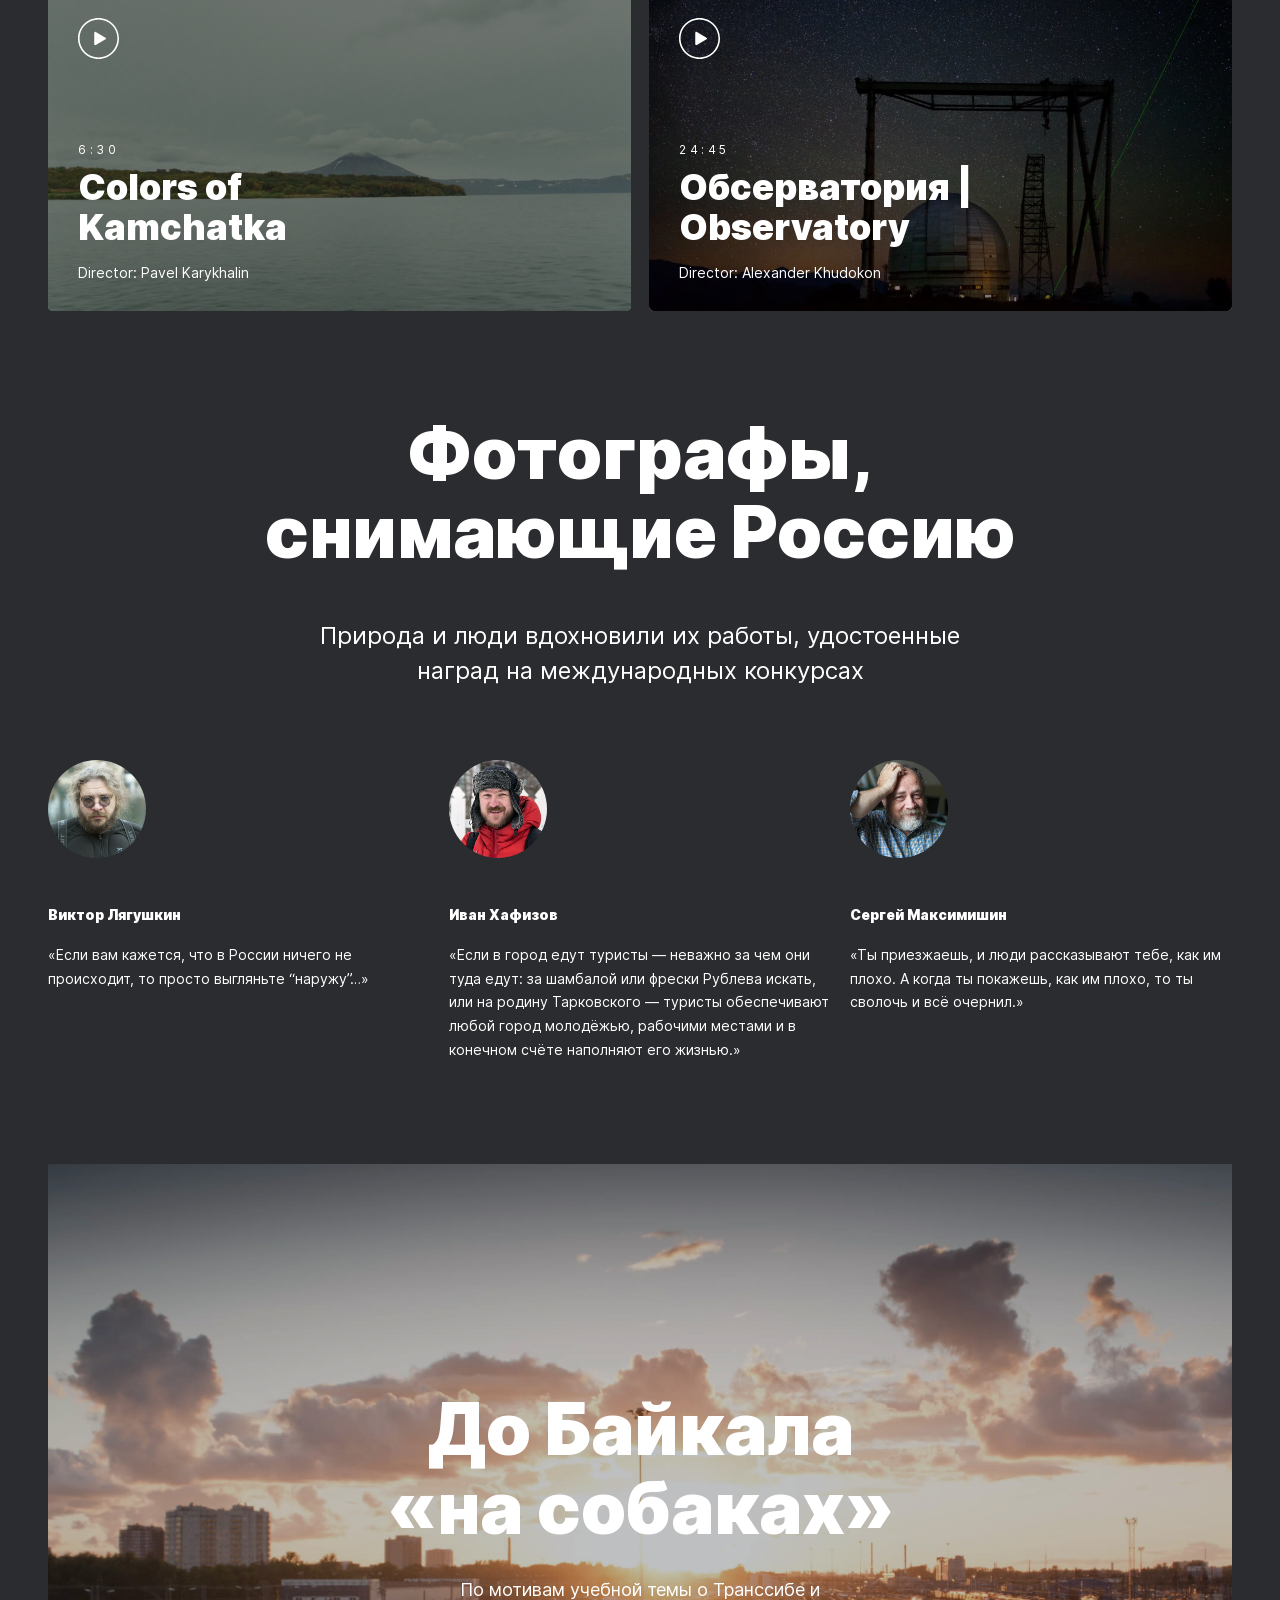
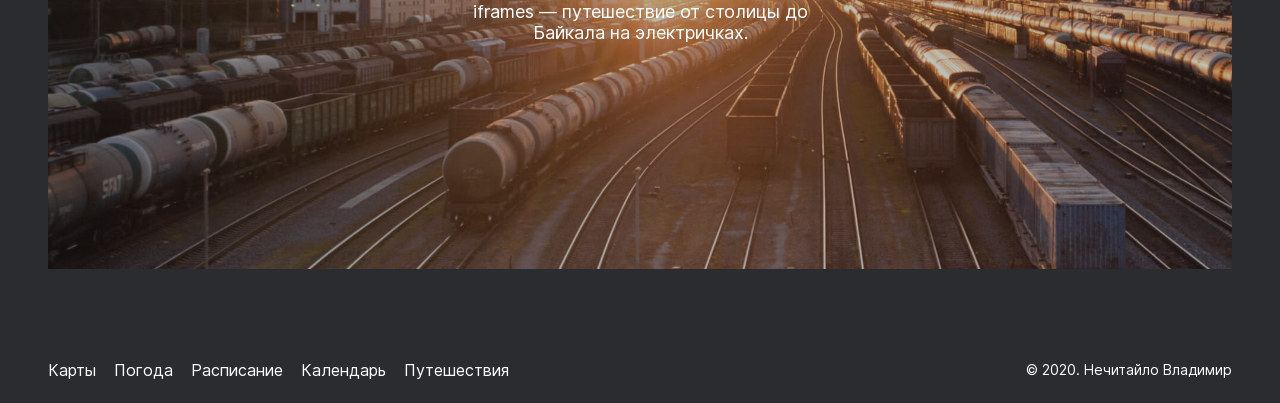
==== commit 207be504: "Add section blocks, comments section" ====
--- a/index.html
+++ b/index.html
@@ -20,8 +20,8 @@
     </header>
     <main class="content">
       <section class="intro">
-        <h1 class="intro__title">Путешествия по России</h1>
-        <p class="intro__subtitle">Настоящая страна не в выпусках новостей, а здесь.</p>
+        <h1 class="section-title section-title_color_white section-title_align_center intro__title">Путешествия по России</h1>
+        <p class="section-subtitle section-subtitle_color_white section-subtitle_align_center intro__subtitle">Настоящая страна не в выпусках новостей, а здесь.</p>
         <figure class="figure-image">
           <img class="intro__image" src="./images/lead-polka.jpg" alt="Карта путешествия">
           <figcaption class="intro__caption">ваша полка — верхняя</figcaption>
@@ -49,7 +49,7 @@
         </ul>
       </section>
       <section class="gallery">
-        <ul class="gallery__list">
+        <ul class="section-list gallery__list">
           <li class="gallery__item"><img class="gallery__photo" src="./images/photo-grid-train.jpg" alt="Поезд"></li>
           <li class="gallery__item"><img class="gallery__photo" src="./images/photo-grid-atharva-tulsi.jpg" alt="Тулси"></li>
           <li class="gallery__item"><img class="gallery__photo" src="./images/photo-grid-tuman.jpg" alt="Туман"></li>
@@ -66,7 +66,7 @@
       </section>
       <section class="places">
         <article class="place">
-          <h2 class="place__title">Куршская коса</h2>
+          <h2 class="section-title section-title_color_white place__title">Куршская коса</h2>
           <div class="place__website">
             <span class="place__heading">url</span>
             <a href="http://park-kosa.ru" target="_blank" class="place__link">park-kosa.ru</a>
@@ -78,7 +78,7 @@
           </div>
         </article>
         <article class="place">
-          <h2 class="place__title">Кольский</h2>
+          <h2 class="section-title section-title_color_white place__title">Кольский</h2>
           <div class="place__website">
             <span class="place__heading">url</span>
             <a href="https://yourshot.nationalgeographic.com/photos/?keywords=kolskiy" target="_blank" class="place__link">National Geographic</a>
@@ -90,7 +90,7 @@
           </div>
         </article>
         <article class="place">
-          <h2 class="place__title">Алтай</h2>
+          <h2 class="section-title section-title_color_white place__title">Алтай</h2>
           <div class="place__website">
             <span class="place__heading">url</span>
             <a href="https://www.facebook.com/vera.bashmakova/posts/10156011613718822" target="_blank" class="place__link">Facebook</a>
@@ -102,7 +102,7 @@
           </div>
         </article>
         <article class="place">
-          <h2 class="place__title">Зимний Байкал</h2>
+          <h2 class="section-title section-title_color_white place__title">Зимний Байкал</h2>
           <div class="place__website">
             <span class="place__heading">url</span>
             <a href="https://vk.com/baikalmile" target="_blank" class="place__link">https://vk.com/baikalmile</a>
@@ -114,7 +114,7 @@
           </div>
         </article>
         <article class="place">
-          <h2 class="place__title">Карелия</h2>
+          <h2 class="section-title section-title_color_white place__title">Карелия</h2>
           <div class="place__website">
             <span class="place__heading">url</span>
             <a href="http://vodlozero.ru" target="_blank" class="place__link">http://vodlozero.ru/</a>
@@ -126,9 +126,9 @@
         </article>
       </section>
       <section class="video">
-        <h2 class="section-title video__title">В глубины Земли и в дальний космос</h2>
-        <p class="section-subtitle video__subtitle">Видео от студии Stereotactic о местах в России, где ведутся фундаментальные исследования</p>
-        <ul class="video__list">
+        <h2 class="section-title section-title_color_white section-title_align_center video__title">В глубины Земли и в дальний космос</h2>
+        <p class="section-subtitle section-subtitle_color_white section-subtitle_align_center video__subtitle">Видео от студии Stereotactic о местах в России, где ведутся фундаментальные исследования</p>
+        <ul class="section-list video__list">
           <li class="video__item">
             <img class="video__item-bg" src="./images/kamchatka.jpg" alt="Камчатка">
             <div class="video__container">
@@ -157,6 +157,39 @@
           </li>
         </ul>
       </section>
+      <section class="comments">
+        <h2 class="section-title section-title_color_white section-title_align_center comments__title">Фотографы, снимающие Россию</h2>
+        <p class="section-subtitle section-subtitle_color_white section-subtitle_align_center comments__subtitle">Природа и люди вдохновили их работы, удостоенные наград на международных конкурсах</p>
+        <ul class="section-list comments__list">
+          <li class="comment comments__item">
+            <div class="comment__header">
+              <img class="comment__photo" src="./images/lyagushkin.jpg" alt="Лягушкин">
+            </div>
+            <div class="comment__body">
+              <h3 class="comment__author">Виктор Лягушкин</h3>
+              <blockquote class="comment__quote">Если вам кажется, что в России ничего не происходит, то просто выгляньте “наружу”…</blockquote>
+            </div>
+          </li>
+          <li class="comment comments__item">
+            <div class="comment__header">
+              <img class="comment__photo" src="./images/hafizov.jpg" alt="Хавизов">
+            </div>
+            <div class="comment__body">
+              <h3 class="comment__author">Иван Хафизов</h3>
+              <blockquote class="comment__quote">Если в город едут туристы — неважно за чем они туда едут: за шамбалой или фрески Рублева искать, или на родину Тарковского — туристы обеспечивают любой город молодёжью, рабочими местами и в конечном счёте наполняют его жизнью.</blockquote>
+            </div>
+          </li>
+          <li class="comment comments__item">
+            <div class="comment__header">
+              <img class="comment__photo" src="./images/maksimshin.jpg" alt="Максимишин">
+            </div>
+            <div class="comment__body">
+              <h3 class="comment__author">Сергей Максимишин</h3>
+              <blockquote class="comment__quote">Ты приезжаешь, и люди рассказывают тебе, как им плохо. А когда ты покажешь, как им плохо, то ты сволочь и всё очернил.</blockquote>
+            </div>
+          </li>
+        </ul>
+      </section>
       <section class="cover">
         <a class="cover__link" href="https://stampsy.com/na-elektrichkakh-do-baikala" target="_blank">
           <h2 class="cover__title">До Байкала &laquo;на&nbsp;собаках&raquo;</h2>
@@ -166,7 +199,7 @@
     </main>
     <footer class="footer">
       <nav>
-        <ul class="footer__list">
+        <ul class="section-list footer__list">
           <li class="footer__item">
             <a href="https://yandex.ru/maps" target="_blank" class="footer__link">Карты</a>
           </li>
--- a/pages/index.css
+++ b/pages/index.css
@@ -4,6 +4,7 @@
 
 @import url(../blocks/section-title/section-title.css);
 @import url(../blocks/section-subtitle/section-subtitle.css);
+@import url(../blocks/section-list/section-list.css);
 
 @import url(../blocks/figure-image/figure-image.css);
 
@@ -29,6 +30,10 @@
 
 @import url(../blocks/video/video.css);
 
+@import url(../blocks/comments/comments.css);
+
+@import url(../blocks/comment/comment.css);
+
 @import url(../blocks/cover/cover.css);
 
 @import url(../blocks/footer/footer.css);
